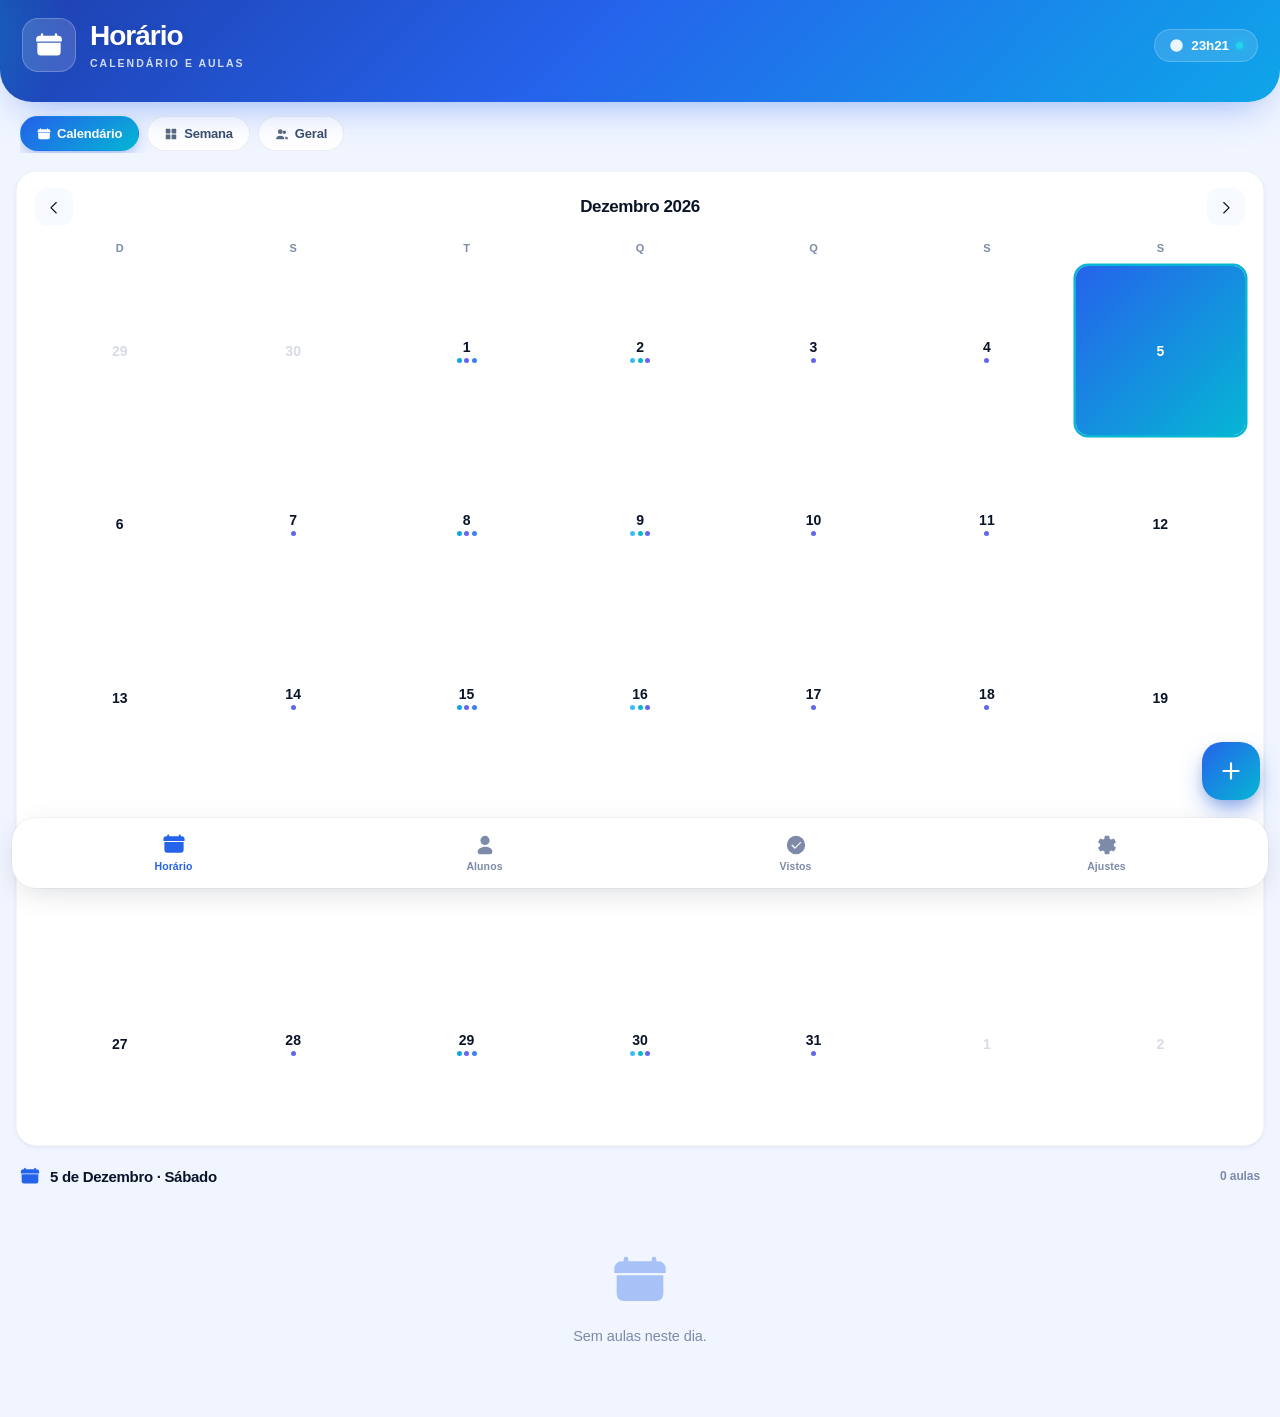
==== index.html @ bdad484c "Add files via upload" ====
<!DOCTYPE html>
<html lang="pt-BR" data-tema="auto">
<head>
<meta charset="UTF-8">
<meta name="viewport" content="width=device-width, initial-scale=1, viewport-fit=cover">
<meta name="theme-color" content="#2563eb">
<meta name="mobile-web-app-capable" content="yes">
<meta name="apple-mobile-web-app-capable" content="yes">
<meta name="apple-mobile-web-app-status-bar-style" content="default">
<meta name="apple-mobile-web-app-title" content="Horário">
<title>Meu Horário · Prof</title>
<link rel="manifest" href="manifest.json">
<link rel="icon" type="image/png" sizes="192x192" href="icon-192.png">
<link rel="icon" type="image/png" sizes="512x512" href="icon-512.png">
<link rel="apple-touch-icon" href="icon-192.png">
<link rel="stylesheet" href="styles.css">
</head>
<body>

<!-- ═══════ SVG SPRITE ═══════ -->
<svg xmlns="http://www.w3.org/2000/svg" style="display:none" aria-hidden="true">
  <symbol id="i-home" viewBox="0 0 24 24"><path d="M11.47 3.84a.75.75 0 0 1 1.06 0l8.69 8.69a.75.75 0 1 1-1.06 1.06l-.72-.72V20a1 1 0 0 1-1 1h-4a1 1 0 0 1-1-1v-3h-2v3a1 1 0 0 1-1 1H6a1 1 0 0 1-1-1v-7.13l-.72.72a.75.75 0 0 1-1.06-1.06l8.25-8.25Z"/></symbol>
  <symbol id="i-calendar" viewBox="0 0 24 24"><path d="M6 2a1 1 0 0 1 1 1v1h10V3a1 1 0 1 1 2 0v1h1a3 3 0 0 1 3 3v2H1V7a3 3 0 0 1 3-3h1V3a1 1 0 0 1 1-1Zm16 8v8a3 3 0 0 1-3 3H5a3 3 0 0 1-3-3v-8h20Z"/></symbol>
  <symbol id="i-users" viewBox="0 0 24 24"><path d="M12 12a5 5 0 1 0 0-10 5 5 0 0 0 0 10Zm0 2c-4.42 0-8 2.24-8 5v1a2 2 0 0 0 2 2h12a2 2 0 0 0 2-2v-1c0-2.76-3.58-5-8-5Z"/></symbol>
  <symbol id="i-users-group" viewBox="0 0 24 24"><path d="M9 12a4 4 0 1 0 0-8 4 4 0 0 0 0 8Zm7 0a3 3 0 1 0 0-6 3 3 0 0 0 0 6ZM2 20c0-2.76 3.13-5 7-5s7 2.24 7 5v1H3a1 1 0 0 1-1-1v0Zm17-3.5c1.83.4 3 1.4 3 2.5v1a1 1 0 0 1-1 1h-3v-1c0-1.26-.5-2.4-1.34-3.3.72-.13 1.5-.2 2.34-.2Z"/></symbol>
  <symbol id="i-check-circle" viewBox="0 0 24 24"><path d="M12 2a10 10 0 1 0 0 20 10 10 0 0 0 0-20Zm5.28 7.78-6 6a.75.75 0 0 1-1.06 0l-3-3a.75.75 0 0 1 1.06-1.06L11 14.44l5.47-5.47a.75.75 0 1 1 1.06 1.06Z"/></symbol>
  <symbol id="i-x-circle" viewBox="0 0 24 24"><path d="M12 2a10 10 0 1 0 0 20 10 10 0 0 0 0-20Zm3.53 12.47a.75.75 0 0 1-1.06 1.06L12 13.06l-2.47 2.47a.75.75 0 0 1-1.06-1.06L10.94 12 8.47 9.53a.75.75 0 1 1 1.06-1.06L12 10.94l2.47-2.47a.75.75 0 0 1 1.06 1.06L13.06 12l2.47 2.47Z"/></symbol>
  <symbol id="i-settings" viewBox="0 0 24 24"><path d="M12 15.5a3.5 3.5 0 1 0 0-7 3.5 3.5 0 0 0 0 7Z"/><path d="M19.43 12.98c.04-.32.07-.64.07-.98 0-.34-.03-.66-.07-.98l2.11-1.65a.5.5 0 0 0 .12-.64l-2-3.46a.5.5 0 0 0-.61-.22l-2.49 1a7.31 7.31 0 0 0-1.69-.98l-.38-2.65A.5.5 0 0 0 14 2h-4a.5.5 0 0 0-.5.42l-.38 2.65c-.61.25-1.17.59-1.69.98l-2.49-1a.5.5 0 0 0-.61.22l-2 3.46a.5.5 0 0 0 .12.64l2.11 1.65c-.04.32-.07.65-.07.98 0 .33.03.66.07.98l-2.11 1.65a.5.5 0 0 0-.12.64l2 3.46c.14.22.4.31.61.22l2.49-1c.52.39 1.08.73 1.69.98l.38 2.65A.5.5 0 0 0 10 22h4a.5.5 0 0 0 .5-.42l.38-2.65c.61-.25 1.17-.59 1.69-.98l2.49 1c.22.09.47 0 .61-.22l2-3.46a.5.5 0 0 0-.12-.64l-2.11-1.65Z"/></symbol>
  <symbol id="i-plus" viewBox="0 0 24 24"><path d="M11 5a1 1 0 1 1 2 0v6h6a1 1 0 1 1 0 2h-6v6a1 1 0 1 1-2 0v-6H5a1 1 0 1 1 0-2h6V5Z"/></symbol>
  <symbol id="i-chevron-left" viewBox="0 0 24 24"><path d="M15.53 5.47a.75.75 0 0 1 0 1.06L9.06 13l6.47 6.47a.75.75 0 0 1-1.06 1.06l-7-7a.75.75 0 0 1 0-1.06l7-7a.75.75 0 0 1 1.06 0Z"/></symbol>
  <symbol id="i-chevron-right" viewBox="0 0 24 24"><path d="M8.47 5.47a.75.75 0 0 1 1.06 0l7 7a.75.75 0 0 1 0 1.06l-7 7a.75.75 0 1 1-1.06-1.06L14.94 13 8.47 6.53a.75.75 0 0 1 0-1.06Z"/></symbol>
  <symbol id="i-chevron-down" viewBox="0 0 24 24"><path d="M5.47 8.47a.75.75 0 0 1 1.06 0L12 13.94l5.47-5.47a.75.75 0 1 1 1.06 1.06l-6 6a.75.75 0 0 1-1.06 0l-6-6a.75.75 0 0 1 0-1.06Z"/></symbol>
  <symbol id="i-clock" viewBox="0 0 24 24"><path d="M12 2a10 10 0 1 0 0 20 10 10 0 0 0 0-20Zm1 5a1 1 0 1 0-2 0v5c0 .27.1.52.29.71l3 3a1 1 0 0 0 1.42-1.42L13 11.59V7Z"/></symbol>
  <symbol id="i-map-pin" viewBox="0 0 24 24"><path d="M12 2a8 8 0 0 0-8 8c0 5.4 6.75 11.44 7.04 11.7a1.5 1.5 0 0 0 1.92 0C13.25 21.44 20 15.4 20 10a8 8 0 0 0-8-8Zm0 11a3 3 0 1 1 0-6 3 3 0 0 1 0 6Z"/></symbol>
  <symbol id="i-user" viewBox="0 0 24 24"><path d="M12 12a5 5 0 1 0 0-10 5 5 0 0 0 0 10Zm0 2c-4.42 0-8 2.24-8 5v1a2 2 0 0 0 2 2h12a2 2 0 0 0 2-2v-1c0-2.76-3.58-5-8-5Z"/></symbol>
  <symbol id="i-school" viewBox="0 0 24 24"><path d="M12 2 1 8l4 2v9a2 2 0 0 0 2 2h10a2 2 0 0 0 2-2v-9l4-2-11-6Zm0 4.83 5.53 3.02L12 12.87 6.47 9.85 12 6.83ZM7 13.41l4 2.18v3.41H7v-5.59Zm6 5.59v-3.41l4-2.18v5.59h-4Z"/></symbol>
  <symbol id="i-alert" viewBox="0 0 24 24"><path d="M12 2 1 21h22L12 2Zm1 15h-2v-2h2v2Zm0-4h-2V9h2v4Z"/></symbol>
  <symbol id="i-check" viewBox="0 0 24 24"><path d="M9.55 17.55a1 1 0 0 1-1.42 0l-4.24-4.24a1 1 0 0 1 1.42-1.42l3.53 3.54 10.59-10.59a1 1 0 0 1 1.42 1.42l-11.3 11.29Z"/></symbol>
  <symbol id="i-x" viewBox="0 0 24 24"><path d="M6.22 4.81a1 1 0 0 1 1.42 0L12 9.17l4.36-4.36a1 1 0 1 1 1.42 1.42L13.41 10.6l4.36 4.36a1 1 0 0 1-1.42 1.42L12 12.02l-4.36 4.36a1 1 0 0 1-1.42-1.42l4.36-4.36L6.22 6.22a1 1 0 0 1 0-1.42Z"/></symbol>
  <symbol id="i-trash" viewBox="0 0 24 24"><path d="M9 3a1 1 0 0 1 1-1h4a1 1 0 0 1 1 1v1h5a1 1 0 1 1 0 2h-1v13a3 3 0 0 1-3 3H8a3 3 0 0 1-3-3V6H4a1 1 0 0 1 0-2h5V3Zm2 5a1 1 0 1 0-2 0v10a1 1 0 1 0 2 0V8Zm4-1a1 1 0 0 0-1 1v10a1 1 0 1 0 2 0V8a1 1 0 0 0-1-1Z"/></symbol>
  <symbol id="i-star" viewBox="0 0 24 24"><path d="m12 2 3.09 6.26L22 9.27l-5 4.87L18.18 22 12 18.56 5.82 22 7 14.14l-5-4.87 6.91-1.01L12 2Z"/></symbol>
  <symbol id="i-smile" viewBox="0 0 24 24"><path d="M12 2a10 10 0 1 0 0 20 10 10 0 0 0 0-20ZM8.5 8a1.5 1.5 0 1 1 0 3 1.5 1.5 0 0 1 0-3Zm7 0a1.5 1.5 0 1 1 0 3 1.5 1.5 0 0 1 0-3Zm-9.36 5.5h11.72a5.5 5.5 0 0 1-11.72 0Z"/></symbol>
  <symbol id="i-meh" viewBox="0 0 24 24"><path d="M12 2a10 10 0 1 0 0 20 10 10 0 0 0 0-20ZM8.5 8a1.5 1.5 0 1 1 0 3 1.5 1.5 0 0 1 0-3Zm7 0a1.5 1.5 0 1 1 0 3 1.5 1.5 0 0 1 0-3ZM7 15.5a1 1 0 0 1 1-1h8a1 1 0 1 1 0 2H8a1 1 0 0 1-1-1Z"/></symbol>
  <symbol id="i-devil" viewBox="0 0 24 24"><path d="M12 2c-2.5 0-4.71.98-6.36 2.58L3.2 2.1A1 1 0 0 0 1.7 3.5l2.9 2.9A9.96 9.96 0 0 0 2 12a10 10 0 0 0 20 0c0-2.1-.65-4.05-1.76-5.66l2.6-2.6a1 1 0 0 0-1.42-1.42l-2.3 2.31A9.96 9.96 0 0 0 12 2Zm-3 11.5a1.5 1.5 0 1 1 0-3 1.5 1.5 0 0 1 0 3Zm6 0a1.5 1.5 0 1 1 0-3 1.5 1.5 0 0 1 0 3Zm-4.94 3.5c.9.6 2.98.6 3.88 0a1 1 0 0 1 1.12 1.66c-1.5 1-4.62 1-6.12 0A1 1 0 0 1 10.06 17Z"/></symbol>
  <symbol id="i-note" viewBox="0 0 24 24"><path d="M5 2a3 3 0 0 0-3 3v14a3 3 0 0 0 3 3h9.6a3 3 0 0 0 2.12-.88l4.4-4.4A3 3 0 0 0 22 14.6V5a3 3 0 0 0-3-3H5Zm2 6h10a1 1 0 1 1 0 2H7a1 1 0 0 1 0-2Zm0 4h6a1 1 0 1 1 0 2H7a1 1 0 1 1 0-2Z"/></symbol>
  <symbol id="i-thumb-up" viewBox="0 0 24 24"><path d="M2 11a2 2 0 0 1 2-2h1a2 2 0 0 1 2 2v8a2 2 0 0 1-2 2H4a2 2 0 0 1-2-2v-8Zm7 9.17V10a2 2 0 0 1 .28-1.03l3.79-6.32a1 1 0 0 1 1.53-.2l1.55 1.55a1 1 0 0 1 .28.93L15.5 9H20a2 2 0 0 1 2 2.36l-1 6A2 2 0 0 1 19 19h-8.6a2 2 0 0 1-1.4-.58l-.5-.5a1 1 0 0 1-.29-.71Z"/></symbol>
  <symbol id="i-thumb-down" viewBox="0 0 24 24"><path d="M22 13a2 2 0 0 1-2 2h-1a2 2 0 0 1-2-2V5a2 2 0 0 1 2-2h1a2 2 0 0 1 2 2v8ZM15 3.83V14a2 2 0 0 1-.28 1.03l-3.79 6.32a1 1 0 0 1-1.53.2l-1.55-1.55a1 1 0 0 1-.28-.93L8.5 15H4a2 2 0 0 1-2-2.36l1-6A2 2 0 0 1 5 5h8.6a2 2 0 0 1 1.4.58l.5.5a1 1 0 0 1 .29.71Z"/></symbol>
  <symbol id="i-book" viewBox="0 0 24 24"><path d="M11 5.5v13.83a11.83 11.83 0 0 0-3.86-1.32A3 3 0 0 0 6 18c-.71 0-1.39.13-2 .35V4.7C4.61 4.49 5.29 4.36 6 4.36c1.79 0 3.62.6 5 1.14Zm2 13.83V5.5c1.38-.54 3.21-1.14 5-1.14.71 0 1.39.13 2 .34v13.65c-.61-.22-1.29-.35-2-.35-.95 0-2.37.28-3.14.66-.33.16-.86.16-1.19 0-.77-.38-2.19-.66-3.14-.66Z"/></symbol>
  <symbol id="i-info" viewBox="0 0 24 24"><path d="M12 2a10 10 0 1 0 0 20 10 10 0 0 0 0-20Zm0 4.5a1.5 1.5 0 1 1 0 3 1.5 1.5 0 0 1 0-3ZM13 18a1 1 0 1 1-2 0v-6a1 1 0 1 1 2 0v6Z"/></symbol>
  <symbol id="i-palette" viewBox="0 0 24 24"><path d="M12 2a10 10 0 0 0 0 20c1.38 0 2.5-1.12 2.5-2.5 0-.62-.23-1.2-.62-1.62-.38-.42-.6-.98-.6-1.6 0-1.1.9-2 2-2H17a5 5 0 0 0 5-5c0-4.42-4.48-7.28-10-7.28ZM6.5 13a1.5 1.5 0 1 1 0-3 1.5 1.5 0 0 1 0 3Zm3-4.5a1.5 1.5 0 1 1 0-3 1.5 1.5 0 0 1 0 3Zm5 0a1.5 1.5 0 1 1 0-3 1.5 1.5 0 0 1 0 3Zm3 4.5a1.5 1.5 0 1 1 0-3 1.5 1.5 0 0 1 0 3Z"/></symbol>
  <symbol id="i-bell" viewBox="0 0 24 24"><path d="M12 2a6 6 0 0 0-6 6v3.6l-1.7 3.4A1 1 0 0 0 5.2 17h13.6a1 1 0 0 0 .9-1.5L18 11.6V8a6 6 0 0 0-6-6Zm-3 17a3 3 0 0 0 6 0H9Z"/></symbol>
  <symbol id="i-shield" viewBox="0 0 24 24"><path d="M12 2 4 5v7c0 4.4 3.4 8.5 8 10 4.6-1.5 8-5.6 8-10V5l-8-3Zm3.7 8.7-5 5a1 1 0 0 1-1.4 0l-2.5-2.5a1 1 0 1 1 1.4-1.4l1.8 1.8 4.3-4.3a1 1 0 1 1 1.4 1.4Z"/></symbol>
  <symbol id="i-download" viewBox="0 0 24 24"><path d="M12 2a1 1 0 0 1 1 1v10.59l3.3-3.3a1 1 0 0 1 1.4 1.42l-5 5a1 1 0 0 1-1.4 0l-5-5a1 1 0 0 1 1.4-1.42l3.3 3.3V3a1 1 0 0 1 1-1ZM5 20a1 1 0 0 1 0-2h14a1 1 0 1 1 0 2H5Z"/></symbol>
  <symbol id="i-upload" viewBox="0 0 24 24"><path d="M12 22a1 1 0 0 1-1-1V10.41l-3.3 3.3a1 1 0 0 1-1.4-1.42l5-5a1 1 0 0 1 1.4 0l5 5a1 1 0 0 1-1.4 1.42l-3.3-3.3V21a1 1 0 0 1-1 1ZM5 4a1 1 0 0 1 0-2h14a1 1 0 1 1 0 2H5Z"/></symbol>
  <symbol id="i-refresh" viewBox="0 0 24 24"><path d="M12 4a8 8 0 0 0-7.6 5.5 1 1 0 0 1-1.9-.63A10 10 0 0 1 20 12a1 1 0 0 1-1.7.7l-3-3A1 1 0 0 1 16.7 8.3l1.1 1.1A8 8 0 0 0 12 4Zm-8 8a1 1 0 0 1 1.7-.7l3 3a1 1 0 1 1-1.4 1.4l-1.1-1.1A8 8 0 0 0 20 12a1 1 0 1 1 2 0 10 10 0 0 1-17.7 6.13A1 1 0 0 1 4 12Z"/></symbol>
  <symbol id="i-chart" viewBox="0 0 24 24"><path d="M3 3a1 1 0 0 1 1 1v16h16a1 1 0 1 1 0 2H3a1 1 0 0 1-1-1V4a1 1 0 0 1 1-1Zm4 11a1 1 0 0 1 1 1v3a1 1 0 1 1-2 0v-3a1 1 0 0 1 1-1Zm5-4a1 1 0 0 1 1 1v7a1 1 0 1 1-2 0v-7a1 1 0 0 1 1-1Zm5-4a1 1 0 0 1 1 1v11a1 1 0 1 1-2 0V7a1 1 0 0 1 1-1Z"/></symbol>
  <symbol id="i-grid" viewBox="0 0 24 24"><path d="M4 3a1 1 0 0 0-1 1v6a1 1 0 0 0 1 1h6a1 1 0 0 0 1-1V4a1 1 0 0 0-1-1H4Zm10 0a1 1 0 0 0-1 1v6a1 1 0 0 0 1 1h6a1 1 0 0 0 1-1V4a1 1 0 0 0-1-1h-6ZM4 13a1 1 0 0 0-1 1v6a1 1 0 0 0 1 1h6a1 1 0 0 0 1-1v-6a1 1 0 0 0-1-1H4Zm10 0a1 1 0 0 0-1 1v6a1 1 0 0 0 1 1h6a1 1 0 0 0 1-1v-6a1 1 0 0 0-1-1h-6Z"/></symbol>
  <symbol id="i-list" viewBox="0 0 24 24"><path d="M4 5a1 1 0 0 1 1-1h14a1 1 0 1 1 0 2H5a1 1 0 0 1-1-1Zm0 7a1 1 0 0 1 1-1h14a1 1 0 1 1 0 2H5a1 1 0 0 1-1-1Zm1 6a1 1 0 1 0 0 2h14a1 1 0 1 0 0-2H5Z"/></symbol>
  <symbol id="i-filter" viewBox="0 0 24 24"><path d="M3 5a1 1 0 0 1 1-1h16a1 1 0 0 1 .78 1.62L14 13.7V20a1 1 0 0 1-1.55.83l-3-2A1 1 0 0 1 9 18v-4.3L2.22 5.62A1 1 0 0 1 3 5Z"/></symbol>
  <symbol id="i-search" viewBox="0 0 24 24"><path d="M10 2a8 8 0 1 0 4.9 14.32l5.4 5.38a1 1 0 0 0 1.4-1.42l-5.38-5.39A8 8 0 0 0 10 2Zm-5 8a5 5 0 1 1 10 0 5 5 0 0 1-10 0Z"/></symbol>
  <symbol id="i-dot" viewBox="0 0 24 24"><path d="M12 18a6 6 0 1 0 0-12 6 6 0 0 0 0 12Z"/></symbol>
  <symbol id="i-share" viewBox="0 0 24 24"><path d="M18 8a3 3 0 1 0-2.6-1.5l-6.8 3.8a3 3 0 1 0 0 3.4l6.8 3.8A3 3 0 1 0 16 16a3 3 0 0 0-1.9.7l-5.67-3.16.02-.02.01-.02L14.1 10.4c.53.38 1.19.6 1.9.6a3 3 0 0 0 2-5Z"/></symbol>
  <symbol id="i-hourglass" viewBox="0 0 24 24"><path d="M6 2a1 1 0 0 0-1 1v3.59a2 2 0 0 0 .59 1.41L9.17 12l-3.58 3.59A2 2 0 0 0 5 17V21a1 1 0 0 0 1 1h12a1 1 0 0 0 1-1v-4a2 2 0 0 0-.59-1.41L14.83 12l3.58-3.59A2 2 0 0 0 19 7V3a1 1 0 0 0-1-1H6Zm2 3V4h8v1c0 .27-.1.52-.29.71L13.41 8h-2.82L8.29 5.71A1 1 0 0 1 8 5Zm4 6.83 1.71-1.71c.19-.19.29-.44.29-.71V9h-4v.41c0 .27.1.52.29.71L12 11.83Z"/></symbol>
</svg>

<header class="hero">
  <div class="hero-icon" id="hero-icon"></div>
  <div class="hero-text">
    <h1 id="titulo-principal">Meu Horário</h1>
    <p id="subtitulo">Painel do professor</p>
  </div>
  <div class="hero-clock">
    <svg><use href="#i-clock"/></svg>
    <span id="agora">--:--</span>
    <span class="dot"></span>
  </div>
</header>

<div id="tabs-dia" class="day-tabs" style="display:none"></div>
<div id="chips-ctx" style="padding:0 20px"></div>

<main id="main"></main>

<button class="fab hide" id="add" aria-label="Adicionar"><svg><use href="#i-plus"/></svg></button>

<nav class="bottom-nav" id="bottom-nav">
  <button data-tab="horario"><svg class="ico"><use href="#i-calendar"/></svg>Horário</button>
  <button data-tab="alunos"><svg class="ico"><use href="#i-users"/></svg>Alunos</button>
  <button data-tab="vistos"><svg class="ico"><use href="#i-check-circle"/></svg>Vistos</button>
  <button data-tab="config"><svg class="ico"><use href="#i-settings"/></svg>Ajustes</button>
</nav>

<div class="modal" id="modal"><div class="sheet" id="sheet"></div></div>
<div class="toast" id="toast"></div>
<input type="file" class="hidden-file" id="input-importar" accept=".json">

<script src="app.js"></script>

</body>
</html>
---- styles.css ----
*{box-sizing:border-box;-webkit-tap-highlight-color:transparent}
:root{
  /* ═══ Paleta azul moderna ═══ */
  --bg:#f0f5ff; --card:#ffffff; --card-2:#f7faff;
  --text:#0a1428; --text-2:#3d4d6b; --muted:#7d8ba8;
  --border:rgba(10,20,40,.07); --border-2:rgba(10,20,40,.04);
  --primary:#2563eb; --primary-2:#1d4ed8; --primary-3:#3b82f6;
  --primary-soft:#e0edff;
  --cyan:#06b6d4; --cyan-soft:#cffafe;
  --green:#10b981; --green-soft:#d1fae5;
  --yellow:#f59e0b; --yellow-soft:#fef3c7;
  --red:#ef4444; --red-soft:#fee2e2;
  --blue:#3b82f6; --blue-soft:#dbeafe;
  --gray-soft:#e2e8f0;
  --grad-hero:linear-gradient(135deg,#1e40af 0%,#2563eb 45%,#0ea5e9 100%);
  --grad-primary:linear-gradient(135deg,#2563eb,#1d4ed8);
  --grad-primary-cyan:linear-gradient(135deg,#2563eb,#06b6d4);
  --shadow-sm:0 1px 3px rgba(10,20,40,.04), 0 2px 8px -2px rgba(10,20,40,.06);
  --shadow:0 2px 8px rgba(10,20,40,.05), 0 12px 28px -14px rgba(10,20,40,.14);
  --shadow-hero:0 16px 40px -18px rgba(37,99,235,.55);
}
html[data-tema="escuro"]{
  --bg:#070c1a; --card:#0f1729; --card-2:#141d33;
  --text:#eef2fb; --text-2:#a8b4cc; --muted:#6b7896;
  --border:rgba(255,255,255,.08); --border-2:rgba(255,255,255,.05);
  --primary-soft:rgba(96,165,250,.15);
  --cyan-soft:rgba(6,182,212,.18);
  --green-soft:#0f3d2e; --yellow-soft:#3a2e0a; --red-soft:#3b1414; --blue-soft:#0c2a4d;
  --gray-soft:#1e293b;
  --shadow-sm:0 1px 3px rgba(0,0,0,.3);
  --shadow:0 2px 8px rgba(0,0,0,.4), 0 12px 28px -14px rgba(0,0,0,.5);
}
@media(prefers-color-scheme:dark){
  html[data-tema="auto"]{
    --bg:#070c1a; --card:#0f1729; --card-2:#141d33;
    --text:#eef2fb; --text-2:#a8b4cc; --muted:#6b7896;
    --border:rgba(255,255,255,.08); --border-2:rgba(255,255,255,.05);
    --primary-soft:rgba(96,165,250,.15);
    --cyan-soft:rgba(6,182,212,.18);
    --green-soft:#0f3d2e; --yellow-soft:#3a2e0a; --red-soft:#3b1414; --blue-soft:#0c2a4d;
    --gray-soft:#1e293b;
    --shadow-sm:0 1px 3px rgba(0,0,0,.3);
    --shadow:0 2px 8px rgba(0,0,0,.4), 0 12px 28px -14px rgba(0,0,0,.5);
  }
}
html,body{height:100%}
body{
  margin:0;
  font-family:-apple-system,BlinkMacSystemFont,"Inter","SF Pro Display","Segoe UI",Roboto,sans-serif;
  background:var(--bg);color:var(--text);-webkit-font-smoothing:antialiased;
  padding-bottom:calc(120px + env(safe-area-inset-bottom));
  overscroll-behavior-y:contain;transition:background .25s,color .25s;
  letter-spacing:-.1px;
}
svg{display:block}
.ico{width:20px;height:20px;fill:currentColor;stroke:none}
.ico-12{width:12px;height:12px;fill:currentColor}
.ico-14{width:14px;height:14px;fill:currentColor}
.ico-16{width:16px;height:16px;fill:currentColor}
.ico-18{width:18px;height:18px;fill:currentColor}
.ico-20{width:20px;height:20px;fill:currentColor}
.ico-22{width:22px;height:22px;fill:currentColor}
.ico-26{width:26px;height:26px;fill:currentColor}
.ico-28{width:28px;height:28px;fill:currentColor}

/* ═══════ HERO HEADER ═══════ */
.hero{
  position:relative;
  background:var(--grad-hero);
  color:#fff;
  padding:calc(env(safe-area-inset-top) + 18px) 22px 30px;
  border-radius:0 0 32px 32px;
  box-shadow:var(--shadow-hero);
  overflow:hidden;
  display:flex;align-items:center;gap:14px;
}
.hero::before{
  content:"";position:absolute;top:-50%;right:-25%;width:340px;height:340px;
  background:radial-gradient(circle,rgba(255,255,255,.22) 0%,transparent 65%);
  border-radius:50%;pointer-events:none;
}
.hero::after{
  content:"";position:absolute;bottom:-55%;left:-15%;width:260px;height:260px;
  background:radial-gradient(circle,rgba(6,182,212,.40) 0%,transparent 70%);
  border-radius:50%;pointer-events:none;
}
.hero-icon{
  width:54px;height:54px;border-radius:16px;flex:0 0 54px;
  background:rgba(255,255,255,.15);
  border:1px solid rgba(255,255,255,.22);
  display:grid;place-items:center;color:#fff;
  position:relative;z-index:1;
}
.hero-icon svg{width:28px;height:28px;fill:#fff}
.hero-text{flex:1;min-width:0;position:relative;z-index:1}
.hero-text h1{
  margin:0;font-size:28px;font-weight:800;letter-spacing:-1px;line-height:1.05;
  text-shadow:0 2px 12px rgba(0,0,0,.12);
  white-space:nowrap;overflow:hidden;text-overflow:ellipsis;
}
.hero-text p{
  margin:6px 0 0;font-size:10.5px;font-weight:700;letter-spacing:2px;
  text-transform:uppercase;opacity:.80;
}
.hero-clock{
  display:flex;align-items:center;gap:7px;
  background:rgba(255,255,255,.13);
  border:1px solid rgba(255,255,255,.20);
  padding:8px 14px;border-radius:999px;
  font-weight:700;font-size:13.5px;
  font-variant-numeric:tabular-nums;
  position:relative;z-index:1;flex:0 0 auto;
}
.hero-clock svg{opacity:.9;width:15px;height:15px;fill:#fff}
.hero-clock .dot{
  width:7px;height:7px;border-radius:50%;
  background:#22d3ee;box-shadow:0 0 8px #22d3ee;
}

/* ═══════ TURMA CHIPS (legado — não usado na aba Alunos, mas mantido) ═══════ */
.turma-chips{
  display:flex;gap:8px;overflow-x:auto;scrollbar-width:none;
  padding:0 20px;margin-top:-16px;position:relative;z-index:2;
  padding-bottom:2px;
}
.turma-chips::-webkit-scrollbar{display:none}
.turma-chip{
  flex:0 0 auto;border:0;background:var(--card);
  color:var(--text-2);font-family:inherit;
  font-size:13px;font-weight:700;
  padding:12px 18px;border-radius:14px;cursor:pointer;
  display:flex;align-items:center;gap:8px;
  box-shadow:var(--shadow-sm);white-space:nowrap;
  transition:.18s;letter-spacing:-.2px;
}
.turma-chip svg{width:16px;height:16px;fill:currentColor;opacity:.7}
.turma-chip.on{
  background:var(--grad-primary-cyan);
  color:#fff;box-shadow:0 8px 20px -6px rgba(37,99,235,.7);
}
.turma-chip.on svg{opacity:1}

/* ═══════ SELETOR ÚNICO DE TURMA (Alunos) ═══════ */
.turma-selector-wrap{
  padding:0 4px;
  margin-top:14px;
}
.turma-selector{
  width:100%;
  display:flex;align-items:center;gap:14px;
  background:var(--card);
  border:1px solid var(--border-2);
  border-radius:18px;
  padding:14px 16px;
  cursor:pointer;
  font-family:inherit;
  color:var(--text);
  box-shadow:var(--shadow-sm);
  transition:transform .12s, box-shadow .18s;
  text-align:left;
}
.turma-selector:active{transform:scale(.985)}
.turma-selector:hover{box-shadow:var(--shadow)}
.turma-selector-icon{
  width:44px;height:44px;flex:0 0 44px;
  border-radius:14px;
  background:var(--grad-primary-cyan);
  color:#fff;
  display:grid;place-items:center;
  box-shadow:0 6px 14px -6px rgba(37,99,235,.55);
}
.turma-selector-icon svg{width:22px;height:22px;fill:#fff}
.turma-selector-text{flex:1;min-width:0}
.turma-selector-label{
  font-size:10.5px;font-weight:800;letter-spacing:1.2px;
  text-transform:uppercase;color:var(--muted);
}
.turma-selector-value{
  font-size:15.5px;font-weight:800;letter-spacing:-.3px;
  margin-top:3px;
  white-space:nowrap;overflow:hidden;text-overflow:ellipsis;
}
.turma-selector-count{
  color:var(--muted);font-weight:700;font-size:13px;
}
.turma-selector-chevron{
  color:var(--muted);opacity:.7;
  display:grid;flex:0 0 auto;
}

/* Lista de opções dentro do modal */
.turma-opt-list{
  display:flex;flex-direction:column;gap:8px;
}
.turma-opt{
  display:flex;align-items:center;gap:14px;
  background:var(--card-2);
  border:1px solid var(--border-2);
  border-radius:16px;
  padding:14px 16px;
  cursor:pointer;
  font-family:inherit;
  color:var(--text);
  text-align:left;
  width:100%;
  transition:background .15s, transform .12s, border-color .15s;
}
.turma-opt:active{transform:scale(.985)}
.turma-opt:hover{background:var(--card)}
.turma-opt.on{
  background:var(--primary-soft);
  border-color:rgba(37,99,235,.35);
}
.turma-opt-dot{
  width:12px;height:12px;border-radius:50%;flex:0 0 12px;
  box-shadow:0 0 0 4px rgba(37,99,235,.12);
}
.turma-opt-info{
  flex:1;min-width:0;
  display:flex;flex-direction:column;gap:2px;
}
.turma-opt-nome{
  font-size:15px;font-weight:800;letter-spacing:-.3px;
  white-space:nowrap;overflow:hidden;text-overflow:ellipsis;
}
.turma-opt-qtd{
  font-size:12px;font-weight:700;color:var(--muted);
}
.turma-opt-check{
  color:var(--primary);flex:0 0 auto;
  display:grid;place-items:center;
}

/* ═══════ DAY TABS ═══════ */
.day-tabs{
  display:flex;gap:8px;overflow-x:auto;scrollbar-width:none;
  padding:0 20px;margin-top:-16px;position:relative;z-index:2;
  padding-bottom:2px;
}
.day-tabs::-webkit-scrollbar{display:none}
.day-tab{
  flex:0 0 auto;border:0;background:var(--card);
  color:var(--text-2);font-family:inherit;
  font-size:14px;font-weight:700;
  padding:11px 20px;border-radius:14px;cursor:pointer;
  transition:.2s;box-shadow:var(--shadow-sm);
  letter-spacing:-.2px;white-space:nowrap;
}
.day-tab:active{transform:scale(.96)}
.day-tab.today{color:var(--primary)}
.day-tab.on{
  background:var(--grad-primary-cyan);
  color:#fff;box-shadow:0 8px 20px -6px rgba(37,99,235,.7);
}

/* ═══════ MAIN ═══════ */
main{padding:18px 16px;display:flex;flex-direction:column;gap:14px;animation:fadeIn .3s ease}
@keyframes fadeIn{from{opacity:0;transform:translateY(8px)}}

/* ═══════ CARDS ═══════ */
.card{
  background:var(--card);border-radius:20px;
  padding:16px 18px;
  box-shadow:var(--shadow-sm);
  border:1px solid var(--border-2);
}
.card + .card{margin-top:10px}

/* ═══════ SECTION HEADER ═══════ */
.section-h{
  display:flex;align-items:center;gap:10px;
  padding:6px 4px 2px;
}
.section-h svg.lead{color:var(--primary);width:20px;height:20px;fill:currentColor;flex:0 0 20px}
.section-h h3{
  margin:0;flex:1;font-size:15px;font-weight:800;letter-spacing:-.3px;
  color:var(--text);
}
.section-h .count{
  font-size:12px;font-weight:700;color:var(--muted);
}

/* ═══════ COUNTDOWN "PRÓXIMA AULA" ═══════ */
.countdown{
  background:var(--grad-hero);
  border-radius:22px;padding:20px;
  color:#fff;position:relative;overflow:hidden;
  box-shadow:0 14px 32px -14px rgba(37,99,235,.7);
}
.countdown::before{
  content:"";position:absolute;top:-40%;right:-20%;width:220px;height:220px;
  background:radial-gradient(circle,rgba(255,255,255,.18) 0%,transparent 70%);
  border-radius:50%;pointer-events:none;
}
.countdown-header{
  display:flex;align-items:center;gap:10px;
  font-size:10.5px;font-weight:800;letter-spacing:1.6px;
  text-transform:uppercase;opacity:.85;position:relative;z-index:1;
}
.countdown-header .dot-live{
  width:8px;height:8px;border-radius:50%;background:#22d3ee;
  box-shadow:0 0 10px #22d3ee;
  animation:pulse 1.6s infinite;
}
@keyframes pulse{
  0%,100%{opacity:1;transform:scale(1)}
  50%{opacity:.55;transform:scale(1.15)}
}
.countdown-timer{
  font-size:46px;font-weight:800;letter-spacing:-2px;
  margin-top:10px;line-height:1;
  font-variant-numeric:tabular-nums;
  text-shadow:0 3px 16px rgba(0,0,0,.15);
  position:relative;z-index:1;
}
.countdown-timer small{
  font-size:22px;font-weight:700;opacity:.7;margin-left:4px;
  letter-spacing:-.5px;
}
.countdown-aula{
  margin-top:14px;display:flex;align-items:center;gap:12px;
  background:rgba(255,255,255,.14);
  border:1px solid rgba(255,255,255,.20);
  border-radius:16px;padding:12px 14px;
  position:relative;z-index:1;
}
.countdown-aula-icon{
  width:42px;height:42px;border-radius:12px;flex:0 0 42px;
  background:rgba(255,255,255,.22);
  display:grid;place-items:center;color:#fff;
}
.countdown-aula-icon svg{width:22px;height:22px;fill:#fff}
.countdown-aula-info{flex:1;min-width:0}
.countdown-aula-turma{
  font-size:15px;font-weight:800;letter-spacing:-.3px;
  white-space:nowrap;overflow:hidden;text-overflow:ellipsis;
}
.countdown-aula-meta{
  font-size:12px;font-weight:600;opacity:.85;margin-top:3px;
  white-space:nowrap;overflow:hidden;text-overflow:ellipsis;
}
.countdown-empty{position:relative;z-index:1;}
.countdown-empty .title{
  font-size:20px;font-weight:800;letter-spacing:-.5px;margin-top:4px;
}
.countdown-empty .sub{
  font-size:13px;font-weight:600;opacity:.8;margin-top:6px;line-height:1.5;
}

/* ═══════ SUMMARY CARD (Alunos) ═══════ */
.summary{
  background:var(--card);border-radius:20px;
  padding:18px;
  box-shadow:var(--shadow-sm);
  border:1px solid var(--border-2);
  display:flex;align-items:center;gap:14px;
  margin:0 4px;
}
.donut{
  width:72px;height:72px;flex:0 0 72px;
  border-radius:50%;position:relative;
  display:grid;place-items:center;
}
.donut .ring-bg{
  position:absolute;inset:0;border-radius:50%;
  border:7px solid var(--gray-soft);
}
.donut .ring-fg{
  position:absolute;inset:0;border-radius:50%;
  border:7px solid transparent;
}
.donut .ico-center{
  position:relative;z-index:1;
  width:34px;height:34px;
  background:var(--green);border-radius:50%;
  display:grid;place-items:center;
  color:#fff;
}
.donut .ico-center svg{width:20px;height:20px;fill:#fff}
.summary-total{
  text-align:center;
  padding-right:14px;
  border-right:1px solid var(--border-2);
}
.summary-total .n{
  font-size:30px;font-weight:800;letter-spacing:-1.2px;
  color:var(--text);line-height:1;
}
.summary-total .l{
  font-size:11px;font-weight:700;color:var(--muted);
  margin-top:4px;letter-spacing:.5px;
}
.summary-status{
  flex:1;display:flex;justify-content:space-around;gap:4px;
}
.stat-mini{
  display:flex;flex-direction:column;align-items:center;gap:4px;
  min-width:0;flex:1;
}
.stat-mini .n{
  display:flex;align-items:center;gap:5px;
  font-size:18px;font-weight:800;letter-spacing:-.5px;
  color:var(--text);
}
.stat-mini .dot{
  width:9px;height:9px;border-radius:50%;flex:0 0 9px;
}
.stat-mini .l{
  font-size:10.5px;font-weight:700;color:var(--muted);
  text-transform:capitalize;letter-spacing:0;
}

/* ═══════ SEARCH ROW ═══════ */
.search-row{display:flex;gap:8px;align-items:center;}
.search-box{
  flex:1;display:flex;align-items:center;gap:10px;
  background:var(--card);border:1px solid var(--border-2);
  border-radius:14px;padding:0 14px;
  height:46px;box-shadow:var(--shadow-sm);
}
.search-box svg{color:var(--muted);flex:0 0 18px;width:18px;height:18px;fill:currentColor}
.search-box input{
  flex:1;border:0;outline:0;background:transparent;
  font-family:inherit;font-size:14px;color:var(--text);
  min-width:0;
}
.search-box input::placeholder{color:var(--muted)}
.filter-btn{
  width:46px;height:46px;flex:0 0 46px;
  border:1px solid var(--border-2);border-radius:14px;
  background:var(--card);color:var(--text-2);
  display:grid;place-items:center;cursor:pointer;
  box-shadow:var(--shadow-sm);
  transition:.15s;
}
.filter-btn:active{transform:scale(.94)}
.filter-btn svg{width:20px;height:20px;fill:currentColor}
.filter-btn.on{background:var(--primary);color:#fff;border-color:var(--primary)}

/* ═══════ ALUNO ROW ═══════ */
.aluno-row{
  display:flex;align-items:center;gap:13px;
  background:var(--card);border-radius:18px;padding:14px;
  box-shadow:var(--shadow-sm);border:1px solid var(--border-2);
  cursor:pointer;transition:transform .12s;
  margin-bottom:8px;
}
.aluno-row:active{transform:scale(.985)}
.avatar{
  width:48px;height:48px;border-radius:50%;flex:0 0 48px;
  display:grid;place-items:center;color:#fff;
  font-weight:800;font-size:16px;letter-spacing:-.5px;
  box-shadow:0 3px 10px -2px rgba(0,0,0,.15);
}
.aluno-info{flex:1;min-width:0}
.aluno-nome{
  font-size:14.5px;font-weight:700;letter-spacing:-.2px;
  white-space:nowrap;overflow:hidden;text-overflow:ellipsis;
  color:var(--text);
}
.aluno-meta{
  display:flex;gap:8px;align-items:center;margin-top:6px;
  flex-wrap:wrap;
}
.nivel-pill{
  display:inline-flex;align-items:center;gap:5px;
  padding:4px 10px;border-radius:999px;
  font-size:10.5px;font-weight:800;text-transform:uppercase;letter-spacing:.5px;
}
.nivel-pill svg{width:12px;height:12px;fill:currentColor}
.aluno-num{
  color:var(--muted);font-size:12.5px;font-weight:700;
  flex:0 0 auto;
}
.aluno-chevron{
  color:var(--muted);opacity:.55;display:grid;flex:0 0 auto;
}

/* ═══════ AULA CARD ═══════ */
.aula-card{
  background:var(--card);border-radius:20px;padding:16px 18px;
  box-shadow:var(--shadow-sm);border:1px solid var(--border-2);
  cursor:pointer;transition:.15s;
}
.aula-card:active{transform:scale(.99)}
.aula-head{display:flex;align-items:center;gap:14px;}
.aula-icon{
  width:48px;height:48px;border-radius:14px;flex:0 0 48px;
  display:grid;place-items:center;color:#fff;
  background:var(--grad-primary-cyan);
  box-shadow:0 6px 14px -4px rgba(37,99,235,.55);
}
.aula-icon svg{width:24px;height:24px;fill:#fff}
.aula-body{flex:1;min-width:0}
.aula-turma{font-size:16px;font-weight:800;letter-spacing:-.3px}
.aula-sub{font-size:13px;color:var(--text-2);font-weight:600;margin-top:3px;}
.aula-meta{
  display:flex;flex-wrap:wrap;gap:10px;margin-top:6px;
  font-size:12px;color:var(--muted);font-weight:600;
}
.aula-meta span{display:inline-flex;align-items:center;gap:4px}
.aula-meta svg{width:13px;height:13px;fill:currentColor;opacity:.7}
.aula-stats{
  display:grid;grid-template-columns:repeat(4,1fr);gap:8px;
  margin-top:14px;padding-top:14px;
  border-top:1px solid var(--border-2);
}
.aula-stat{
  display:flex;flex-direction:column;align-items:center;gap:3px;
  border-radius:12px;padding:10px 4px;
  background:var(--card-2);
  border:1px solid var(--border-2);
}
.aula-stat .n{font-size:18px;font-weight:800;letter-spacing:-.5px;line-height:1;}
.aula-stat .l{
  font-size:10px;font-weight:700;color:var(--muted);
  letter-spacing:0;text-transform:capitalize;
}
.aula-stat.s-pres .n{color:var(--green)}
.aula-stat.s-aus .n{color:var(--red)}
.aula-stat.s-jus .n{color:var(--yellow)}
.aula-stat.s-pen .n{color:var(--muted)}

/* ═══════ VISTOS: aluno com status ═══════ */
.visto-row{
  display:flex;align-items:center;gap:12px;
  background:var(--card);border-radius:16px;padding:12px 14px;
  box-shadow:var(--shadow-sm);border:1px solid var(--border-2);
  margin-bottom:8px;
  cursor:pointer;transition:transform .12s;
}
.visto-row:active{transform:scale(.985)}
.visto-row .aluno-info{flex:1;min-width:0}
.visto-name{
  font-size:14px;font-weight:700;letter-spacing:-.2px;
  white-space:nowrap;overflow:hidden;text-overflow:ellipsis;
  color:var(--text);margin-bottom:5px;
}
.status-pill{
  display:inline-flex;align-items:center;gap:5px;
  padding:4px 10px;border-radius:999px;
  font-size:10.5px;font-weight:800;text-transform:uppercase;letter-spacing:.5px;
  border:0;font-family:inherit;cursor:pointer;
  transition:.15s;
}
.status-pill:active{transform:scale(.94)}
.status-pill svg{width:12px;height:12px;fill:currentColor}
.visto-stats{
  flex:0 0 auto;display:flex;flex-direction:column;gap:3px;
  font-size:11.5px;color:var(--muted);font-weight:600;
  text-align:right;line-height:1.35;
}
.visto-stats .row{display:flex;align-items:center;gap:5px;justify-content:flex-end}
.visto-stats .row svg{width:12px;height:12px;fill:currentColor;opacity:.6}
.visto-stats .v{color:var(--text-2);font-weight:700}
.visto-stats .v.ok{color:var(--green)}
.visto-stats .v.warn{color:var(--yellow)}
.visto-stats .v.bad{color:var(--red)}

/* ═══════ Chips ═══════ */
.chips{display:flex;gap:8px;overflow-x:auto;scrollbar-width:none;padding:2px 0}
.chips::-webkit-scrollbar{display:none}
.chip{
  flex:0 0 auto;border:1px solid var(--border);background:var(--card);
  color:var(--text-2);font-size:13px;font-weight:700;padding:9px 16px;
  border-radius:999px;cursor:pointer;font-family:inherit;transition:.15s;
  white-space:nowrap;letter-spacing:-.2px;
  display:flex;align-items:center;gap:6px;
}
.chip svg{width:14px;height:14px;fill:currentColor;opacity:.85}
.chip.on{
  background:var(--grad-primary-cyan);
  color:#fff;border-color:transparent;
  box-shadow:0 6px 16px -4px rgba(37,99,235,.5);
}
.chip.on svg{opacity:1}

/* ═══════ Segment tabs ═══════ */
.seg-tabs{
  display:flex;gap:6px;background:var(--card);
  border:1px solid var(--border-2);border-radius:16px;
  padding:5px;box-shadow:var(--shadow-sm);
}
.seg-tab{
  flex:1;border:0;background:transparent;color:var(--muted);
  font-family:inherit;font-size:13.5px;font-weight:700;
  padding:12px 12px;border-radius:12px;cursor:pointer;
  transition:.18s;display:flex;align-items:center;justify-content:center;gap:8px;
}
.seg-tab svg{width:16px;height:16px;fill:currentColor}
.seg-tab.on{
  background:var(--grad-primary-cyan);
  color:#fff;box-shadow:0 6px 14px -4px rgba(37,99,235,.5);
}

/* ═══════ Bottom nav ═══════ */
.bottom-nav{
  position:fixed;left:12px;right:12px;bottom:12px;z-index:30;
  background:var(--card);
  border-radius:24px;
  box-shadow:0 8px 32px -8px rgba(10,20,40,.18), 0 0 0 1px var(--border-2);
  display:flex;justify-content:space-around;
  padding:10px 6px calc(10px + env(safe-area-inset-bottom));
  backdrop-filter:blur(20px);-webkit-backdrop-filter:blur(20px);
}
html[data-tema="escuro"] .bottom-nav{
  box-shadow:0 8px 32px -8px rgba(0,0,0,.6), 0 0 0 1px var(--border-2);
}
@media(prefers-color-scheme:dark){
  html[data-tema="auto"] .bottom-nav{
    box-shadow:0 8px 32px -8px rgba(0,0,0,.6), 0 0 0 1px var(--border-2);
  }
}
.bottom-nav button{
  border:0;background:transparent;color:var(--muted);font-family:inherit;
  display:flex;flex-direction:column;align-items:center;gap:4px;
  padding:6px 8px;border-radius:14px;cursor:pointer;
  transition:.2s;font-size:10.5px;font-weight:700;letter-spacing:.1px;
  min-width:0;flex:1;
}
.bottom-nav button .ico{width:22px;height:22px;transition:.2s}
.bottom-nav button.on{color:var(--primary)}
.bottom-nav button.on .ico{transform:translateY(-1px) scale(1.05)}

/* FAB */
.fab{
  position:fixed;right:20px;bottom:calc(100px + env(safe-area-inset-bottom));
  width:58px;height:58px;border-radius:20px;border:0;
  background:var(--grad-primary-cyan);
  color:#fff;cursor:pointer;z-index:25;
  display:grid;place-items:center;
  box-shadow:0 12px 28px -8px rgba(37,99,235,.75), 0 4px 12px rgba(0,0,0,.1);
  transition:transform .18s,opacity .18s;
}
.fab:active{transform:scale(.9) rotate(90deg)}
.fab.hide{opacity:0;pointer-events:none}
.fab svg{width:26px;height:26px;fill:#fff}

/* ═══════ Modal ═══════ */
.modal{
  position:fixed;inset:0;background:rgba(7,12,26,.55);z-index:50;
  display:none;align-items:flex-end;
  backdrop-filter:blur(4px);-webkit-backdrop-filter:blur(4px);
}
.modal.aberto{display:flex;animation:fadeModal .2s ease}
@keyframes fadeModal{from{opacity:0}}
.sheet{
  background:var(--card);width:100%;border-radius:28px 28px 0 0;
  padding:22px 20px calc(22px + env(safe-area-inset-bottom));
  max-height:94vh;overflow-y:auto;
  animation:slideUpModal .32s cubic-bezier(.2,.9,.3,1);
}
@keyframes slideUpModal{from{transform:translateY(100%)}}
.sheet-grab{
  width:44px;height:5px;background:var(--border);
  border-radius:999px;margin:-10px auto 18px;
}
.sheet h2{margin:0 0 20px;font-size:21px;font-weight:800;letter-spacing:-.5px}
label.f{
  display:block;font-size:12.5px;font-weight:800;color:var(--muted);
  margin-bottom:14px;letter-spacing:.6px;text-transform:uppercase;
}
input.f,select.f,textarea.f{
  display:block;width:100%;margin-top:8px;
  background:var(--card-2);border:1px solid var(--border);color:var(--text);
  border-radius:14px;padding:14px 16px;font-size:16px;font-family:inherit;
  -webkit-appearance:none;appearance:none;font-weight:600;letter-spacing:-.2px;
}
textarea.f{resize:vertical;min-height:90px;line-height:1.5;font-weight:500}
input.f:focus,select.f:focus,textarea.f:focus{
  outline:2px solid var(--primary);outline-offset:-1px;background:var(--card);
}
.linha-f{display:flex;gap:12px}
.linha-f label.f{flex:1;min-width:0}
.botoes-f{display:flex;gap:10px;margin-top:16px}
.btn-f{
  flex:1;border:0;border-radius:16px;padding:16px;font-size:15.5px;font-weight:700;
  font-family:inherit;cursor:pointer;transition:transform .12s;
  display:flex;align-items:center;justify-content:center;gap:8px;letter-spacing:-.2px;
}
.btn-f:active{transform:scale(.97)}
.btn-f.primario{
  background:var(--grad-primary-cyan);color:#fff;
  box-shadow:0 8px 20px -6px rgba(37,99,235,.6);
}
.btn-f.secundario{background:var(--card-2);color:var(--text);border:1px solid var(--border)}
.btn-f.perigo{background:var(--red-soft);color:var(--red);flex:0 0 56px}

/* Nivel selector */
.nivel-selector{display:grid;grid-template-columns:repeat(4,1fr);gap:8px;margin-top:8px}
.nivel-btn{
  border:2px solid var(--border);background:var(--card);
  border-radius:16px;padding:14px 4px;font-family:inherit;cursor:pointer;
  transition:.18s;display:flex;flex-direction:column;align-items:center;gap:6px;
}
.nivel-btn svg{width:26px;height:26px;fill:var(--nc)}
.nivel-btn .txt{
  font-size:10px;font-weight:800;text-transform:uppercase;
  letter-spacing:.5px;color:var(--muted);text-align:center;line-height:1.1;
}
.nivel-btn.on{
  border-color:var(--nc);background:var(--nc-soft);
  transform:scale(1.03);box-shadow:0 4px 14px -4px var(--nc);
}
.nivel-btn.on .txt{color:var(--nc)}

/* Notes */
.nota{
  background:var(--card-2);border-radius:14px;padding:14px;
  margin-bottom:10px;border-left:3px solid var(--primary);
}
.nota.tipo-positivo{border-left-color:var(--green)}
.nota.tipo-negativo{border-left-color:var(--red)}
.nota.tipo-pedagogico{border-left-color:var(--cyan)}
.nota-head{
  display:flex;justify-content:space-between;align-items:center;
  margin-bottom:8px;font-size:11px;color:var(--muted);font-weight:700;
}
.nota-head .right{display:flex;align-items:center;gap:8px}
.nota-tipo{
  display:inline-flex;align-items:center;gap:4px;
  font-size:10px;font-weight:800;text-transform:uppercase;
  letter-spacing:.5px;padding:3px 8px;border-radius:999px;
  background:var(--primary-soft);color:var(--primary);
}
.nota-tipo svg{width:11px;height:11px;fill:currentColor}
.nota.tipo-positivo .nota-tipo{background:var(--green-soft);color:var(--green)}
.nota.tipo-negativo .nota-tipo{background:var(--red-soft);color:var(--red)}
.nota.tipo-pedagogico .nota-tipo{background:var(--cyan-soft);color:var(--cyan)}
.nota-txt{font-size:13.5px;line-height:1.55;color:var(--text)}

/* Perfil aluno */
.perfil-head{display:flex;gap:16px;align-items:center;margin-bottom:20px;}
.perfil-head .avatar{width:64px;height:64px;flex:0 0 64px;font-size:22px;}
.perfil-head .nome{font-size:18px;font-weight:800;letter-spacing:-.4px;line-height:1.2;}
.perfil-head .turma{font-size:13px;color:var(--muted);font-weight:700;margin-top:4px;}
.freq-box{
  background:var(--grad-primary-cyan);
  border-radius:18px;padding:18px;color:#fff;
  margin-bottom:14px;
}
.freq-box .lbl{
  font-size:10.5px;font-weight:800;letter-spacing:1.4px;
  text-transform:uppercase;opacity:.85;
}
.freq-box .val{
  font-size:34px;font-weight:800;letter-spacing:-1.4px;margin-top:6px;line-height:1;
}
.freq-box .bar{
  height:8px;background:rgba(255,255,255,.25);border-radius:999px;
  margin-top:14px;overflow:hidden;
}
.freq-box .bar > div{
  height:100%;background:#fff;border-radius:999px;
  transition:width .6s ease;
}
.perfil-stats{
  display:grid;grid-template-columns:1fr 1fr;gap:10px;margin-bottom:16px;
}
.perfil-stat{
  background:var(--card-2);border-radius:16px;padding:14px;text-align:center;
  border:1px solid var(--border-2);
}
.perfil-stat .lbl{
  font-size:10.5px;font-weight:800;letter-spacing:1px;text-transform:uppercase;
  color:var(--muted);
}
.perfil-stat .val{font-size:20px;font-weight:800;letter-spacing:-.6px;margin-top:4px;}
.hist-row{
  display:flex;align-items:center;justify-content:space-between;
  padding:10px 0;border-bottom:1px solid var(--border-2);
  font-size:13px;
}
.hist-row:last-child{border-bottom:0}
.hist-data{color:var(--muted);font-weight:700;font-variant-numeric:tabular-nums}
.hist-status{
  display:inline-flex;align-items:center;gap:5px;
  font-size:11px;font-weight:800;text-transform:uppercase;letter-spacing:.4px;
  padding:4px 10px;border-radius:999px;
}
.hist-status svg{width:12px;height:12px;fill:currentColor}

.list-wrap{display:flex;flex-direction:column;gap:0;}

.vazio{
  text-align:center;color:var(--muted);padding:50px 24px;font-size:14.5px;
  line-height:1.7;font-weight:500;
}
.vazio svg{width:56px;height:56px;opacity:.35;margin:0 auto 16px;fill:var(--primary)}

.stat-grid{display:grid;grid-template-columns:1fr 1fr;gap:10px}
.stat-tile{
  background:var(--card);border-radius:16px;padding:16px 14px;text-align:center;
  box-shadow:var(--shadow-sm);border:1px solid var(--border-2);
  display:flex;flex-direction:column;align-items:center;gap:6px;
}
.stat-tile .n{
  font-size:26px;font-weight:800;letter-spacing:-1px;color:var(--primary);line-height:1;
}
.stat-tile .l{
  font-size:10.5px;font-weight:800;letter-spacing:1px;text-transform:uppercase;
  color:var(--muted);
}
.stat-tile svg{color:var(--primary);opacity:.85}

/* ═══════ Config ═══════ */
.cfg-bloco{
  background:var(--card);border-radius:20px;padding:18px;
  box-shadow:var(--shadow-sm);border:1px solid var(--border-2);
  margin-bottom:12px;
}
.cfg-bloco h3{
  margin:0 0 14px;font-size:12px;font-weight:800;letter-spacing:1.2px;
  text-transform:uppercase;color:var(--muted);
  display:flex;align-items:center;gap:8px;
}
.cfg-bloco h3 svg{color:var(--primary);opacity:.9}
.cfg-linha{
  display:flex;align-items:center;justify-content:space-between;gap:12px;
  padding:12px 0;border-top:1px solid var(--border-2);
}
.cfg-linha:first-of-type{border-top:0;padding-top:0}
.cfg-linha label{font-size:14px;font-weight:600;flex:1;color:var(--text-2)}
.cfg-linha input[type="text"],.cfg-linha input[type="number"],.cfg-linha input[type="date"]{
  background:var(--card-2);border:1px solid var(--border);color:var(--text);
  border-radius:12px;padding:10px 13px;font-size:14px;font-family:inherit;
  width:auto;min-width:80px;max-width:170px;font-weight:700;
}
.switch{position:relative;display:inline-block;width:50px;height:30px;flex-shrink:0}
.switch input{opacity:0;width:0;height:0}
.switch .slider{
  position:absolute;cursor:pointer;inset:0;
  background:var(--gray-soft);border-radius:30px;transition:.22s;
}
.switch .slider:before{
  content:"";position:absolute;height:22px;width:22px;left:4px;bottom:4px;
  background:#fff;border-radius:50%;transition:.22s;
  box-shadow:0 2px 6px rgba(0,0,0,.18);
}
.switch input:checked + .slider{background:var(--grad-primary-cyan);}
.switch input:checked + .slider:before{transform:translateX(20px)}
.seg{display:flex;background:var(--card-2);border-radius:12px;padding:3px;gap:2px;border:1px solid var(--border-2)}
.seg button{
  border:0;background:transparent;color:var(--muted);font-family:inherit;
  font-size:12.5px;font-weight:700;padding:8px 13px;border-radius:9px;
  cursor:pointer;transition:.15s;
}
.seg button.on{background:var(--card);color:var(--text);box-shadow:var(--shadow-sm)}
.cfg-btn{
  border:0;border-radius:14px;padding:14px 16px;font-size:14.5px;font-weight:700;
  font-family:inherit;cursor:pointer;width:100%;margin-top:8px;transition:transform .12s;
  display:flex;align-items:center;justify-content:center;gap:8px;letter-spacing:-.1px;
}
.cfg-btn:active{transform:scale(.98)}
.cfg-btn.primario{
  background:var(--grad-primary-cyan);color:#fff;
  box-shadow:0 8px 20px -6px rgba(37,99,235,.6);
}
.cfg-btn.secundario{background:var(--card-2);color:var(--text);border:1px solid var(--border)}
.cfg-btn.perigo{background:var(--red-soft);color:var(--red)}
.status-pill-info{
  display:inline-flex;align-items:center;gap:6px;font-size:12px;
  font-weight:700;padding:7px 13px;border-radius:999px;margin-top:10px;
}
.status-pill-info.ok{background:var(--green-soft);color:var(--green)}
.status-pill-info.err{background:var(--red-soft);color:var(--red)}
.status-pill-info.warn{background:var(--yellow-soft);color:#b45309}

/* Toast */
.toast{
  position:fixed;left:50%;bottom:calc(120px + env(safe-area-inset-bottom));
  transform:translateX(-50%) translateY(30px);
  background:#0a1428;color:#fff;padding:14px 22px;border-radius:999px;
  font-size:14px;font-weight:700;z-index:100;
  opacity:0;pointer-events:none;transition:.28s cubic-bezier(.2,.9,.3,1);
  box-shadow:0 14px 34px rgba(0,0,0,.35);
  max-width:90vw;text-align:center;display:flex;align-items:center;gap:8px;
  letter-spacing:-.2px;
}
.toast.on{opacity:1;transform:translateX(-50%) translateY(0)}
html[data-tema="claro"] .toast{
  background:#fff;color:#0a1428;
  border:1px solid var(--border);box-shadow:0 14px 34px rgba(10,20,40,.15);
}

.hidden-file{display:none}
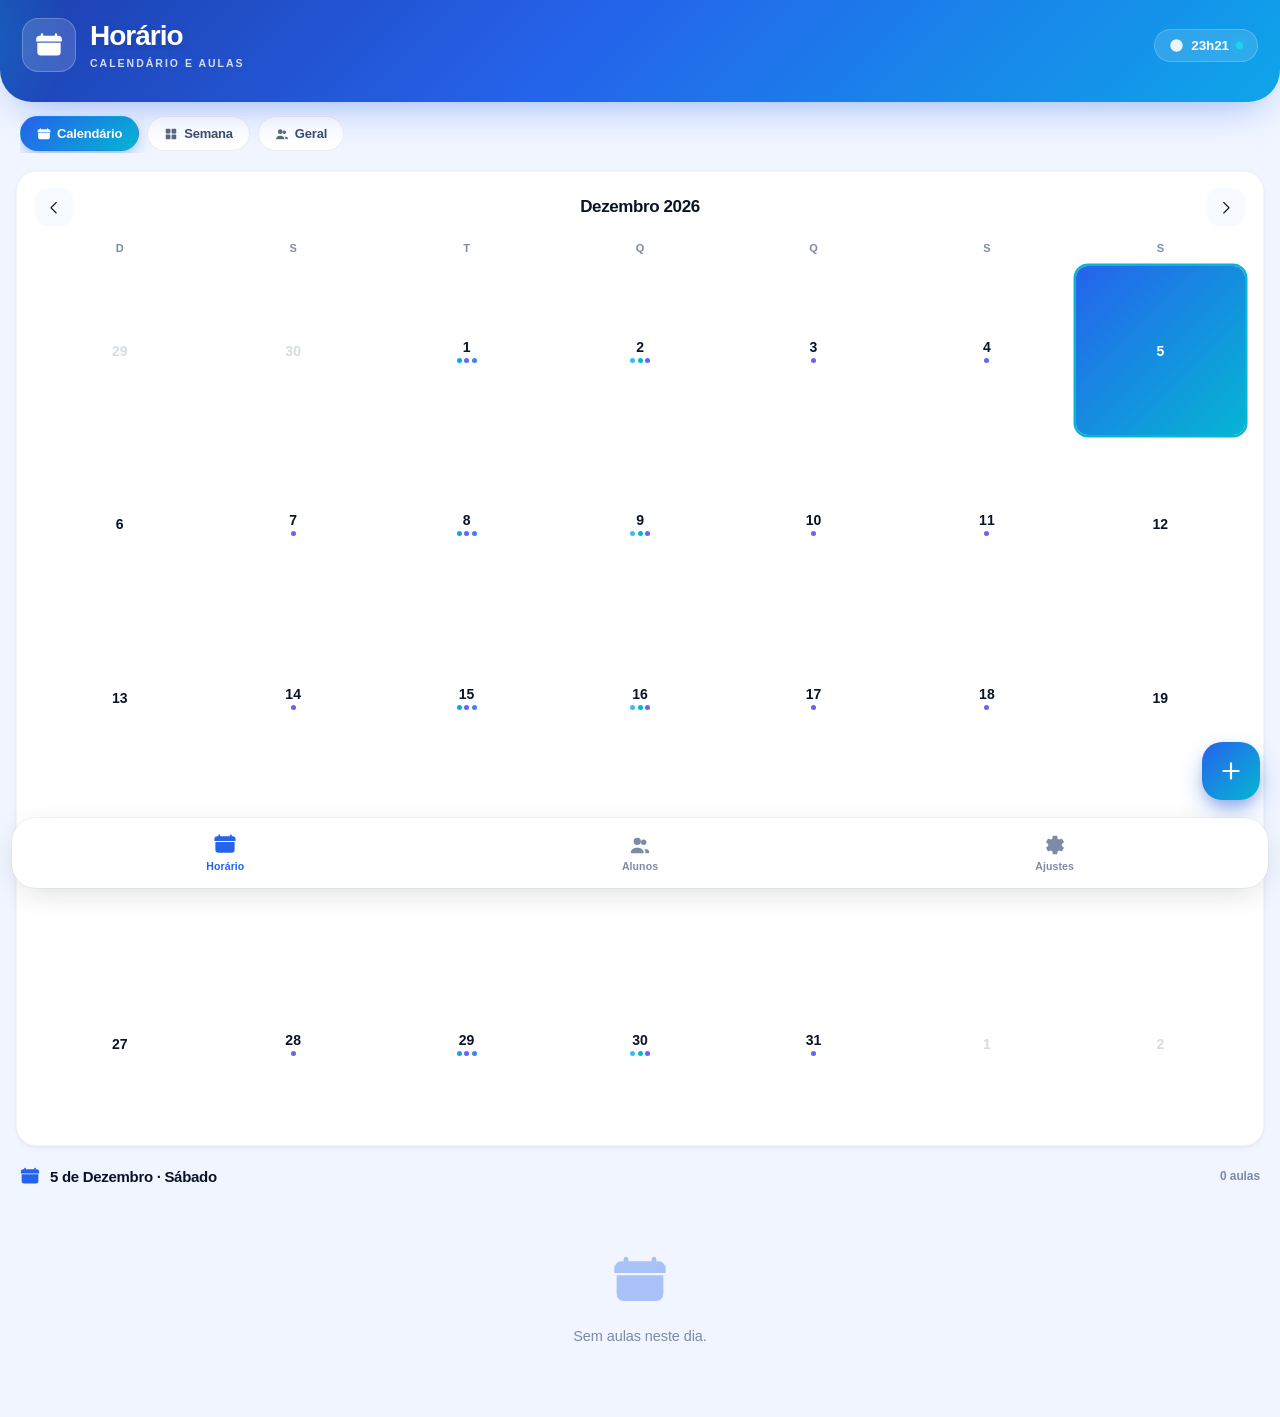
==== commit 5211a96d: "Add files via upload" ====
--- a/index.html
+++ b/index.html
@@ -61,6 +61,10 @@
   <symbol id="i-dot" viewBox="0 0 24 24"><path d="M12 18a6 6 0 1 0 0-12 6 6 0 0 0 0 12Z"/></symbol>
   <symbol id="i-share" viewBox="0 0 24 24"><path d="M18 8a3 3 0 1 0-2.6-1.5l-6.8 3.8a3 3 0 1 0 0 3.4l6.8 3.8A3 3 0 1 0 16 16a3 3 0 0 0-1.9.7l-5.67-3.16.02-.02.01-.02L14.1 10.4c.53.38 1.19.6 1.9.6a3 3 0 0 0 2-5Z"/></symbol>
   <symbol id="i-hourglass" viewBox="0 0 24 24"><path d="M6 2a1 1 0 0 0-1 1v3.59a2 2 0 0 0 .59 1.41L9.17 12l-3.58 3.59A2 2 0 0 0 5 17V21a1 1 0 0 0 1 1h12a1 1 0 0 0 1-1v-4a2 2 0 0 0-.59-1.41L14.83 12l3.58-3.59A2 2 0 0 0 19 7V3a1 1 0 0 0-1-1H6Zm2 3V4h8v1c0 .27-.1.52-.29.71L13.41 8h-2.82L8.29 5.71A1 1 0 0 1 8 5Zm4 6.83 1.71-1.71c.19-.19.29-.44.29-.71V9h-4v.41c0 .27.1.52.29.71L12 11.83Z"/></symbol>
+  <symbol id="i-trophy" viewBox="0 0 24 24"><path d="M5 3a2 2 0 0 0-2 2v2a5 5 0 0 0 4 4.9V14H5a1 1 0 1 0 0 2h5v3H7a1 1 0 1 0 0 2h10a1 1 0 1 0 0-2h-3v-3h5a1 1 0 1 0 0-2h-2v-2.1A5 5 0 0 0 21 7V5a2 2 0 0 0-2-2H5Zm14 4a3 3 0 0 1-2 2.83V5h2v2ZM5 5h2v4.83A3 3 0 0 1 5 7V5Z"/></symbol>
+  <symbol id="i-clipboard" viewBox="0 0 24 24"><path d="M9 2a2 2 0 0 0-2 2H5a2 2 0 0 0-2 2v14a2 2 0 0 0 2 2h14a2 2 0 0 0 2-2V6a2 2 0 0 0-2-2h-2a2 2 0 0 0-2-2H9Zm0 4h6V4H9v2Zm-1 8a1 1 0 0 1 1-1h6a1 1 0 1 1 0 2H9a1 1 0 0 1-1-1Zm0 4a1 1 0 0 1 1-1h4a1 1 0 1 1 0 2H9a1 1 0 0 1-1-1Z"/></symbol>
+  <symbol id="i-pencil" viewBox="0 0 24 24"><path d="M3 17.25V21h3.75L17.81 9.94l-3.75-3.75L3 17.25ZM20.71 7.04a1 1 0 0 0 0-1.41l-2.34-2.34a1 1 0 0 0-1.41 0l-1.83 1.83 3.75 3.75 1.83-1.83Z"/></symbol>
+  <symbol id="i-copy" viewBox="0 0 24 24"><path d="M8 2a2 2 0 0 0-2 2v12a2 2 0 0 0 2 2h10a2 2 0 0 0 2-2V4a2 2 0 0 0-2-2H8Zm0 2h10v12H8V4ZM4 6a2 2 0 0 0-2 2v12a2 2 0 0 0 2 2h10a2 2 0 0 0 2-2v-1h-2v1H4V8h1V6H4Z"/></symbol>
 </svg>
 
 <header class="hero">
@@ -76,7 +80,6 @@
   </div>
 </header>
 
-<div id="tabs-dia" class="day-tabs" style="display:none"></div>
 <div id="chips-ctx" style="padding:0 20px"></div>
 
 <main id="main"></main>
@@ -85,8 +88,7 @@
 
 <nav class="bottom-nav" id="bottom-nav">
   <button data-tab="horario"><svg class="ico"><use href="#i-calendar"/></svg>Horário</button>
-  <button data-tab="alunos"><svg class="ico"><use href="#i-users"/></svg>Alunos</button>
-  <button data-tab="vistos"><svg class="ico"><use href="#i-check-circle"/></svg>Vistos</button>
+  <button data-tab="alunos"><svg class="ico"><use href="#i-users-group"/></svg>Alunos</button>
   <button data-tab="config"><svg class="ico"><use href="#i-settings"/></svg>Ajustes</button>
 </nav>
 
--- a/styles.css
+++ b/styles.css
@@ -1,6 +1,5 @@
 *{box-sizing:border-box;-webkit-tap-highlight-color:transparent}
 :root{
-  /* ═══ Paleta azul moderna ═══ */
   --bg:#f0f5ff; --card:#ffffff; --card-2:#f7faff;
   --text:#0a1428; --text-2:#3d4d6b; --muted:#7d8ba8;
   --border:rgba(10,20,40,.07); --border-2:rgba(10,20,40,.04);
@@ -48,7 +47,7 @@
   margin:0;
   font-family:-apple-system,BlinkMacSystemFont,"Inter","SF Pro Display","Segoe UI",Roboto,sans-serif;
   background:var(--bg);color:var(--text);-webkit-font-smoothing:antialiased;
-  padding-bottom:calc(120px + env(safe-area-inset-bottom));
+  padding-bottom:calc(160px + env(safe-area-inset-bottom));
   overscroll-behavior-y:contain;transition:background .25s,color .25s;
   letter-spacing:-.1px;
 }
@@ -60,10 +59,8 @@
 .ico-18{width:18px;height:18px;fill:currentColor}
 .ico-20{width:20px;height:20px;fill:currentColor}
 .ico-22{width:22px;height:22px;fill:currentColor}
-.ico-26{width:26px;height:26px;fill:currentColor}
-.ico-28{width:28px;height:28px;fill:currentColor}
-
-/* ═══════ HERO HEADER ═══════ */
+
+/* HERO */
 .hero{
   position:relative;
   background:var(--grad-hero);
@@ -86,10 +83,8 @@
 }
 .hero-icon{
   width:54px;height:54px;border-radius:16px;flex:0 0 54px;
-  background:rgba(255,255,255,.15);
-  border:1px solid rgba(255,255,255,.22);
-  display:grid;place-items:center;color:#fff;
-  position:relative;z-index:1;
+  background:rgba(255,255,255,.15);border:1px solid rgba(255,255,255,.22);
+  display:grid;place-items:center;color:#fff;position:relative;z-index:1;
 }
 .hero-icon svg{width:28px;height:28px;fill:#fff}
 .hero-text{flex:1;min-width:0;position:relative;z-index:1}
@@ -104,188 +99,82 @@
 }
 .hero-clock{
   display:flex;align-items:center;gap:7px;
-  background:rgba(255,255,255,.13);
-  border:1px solid rgba(255,255,255,.20);
-  padding:8px 14px;border-radius:999px;
-  font-weight:700;font-size:13.5px;
-  font-variant-numeric:tabular-nums;
-  position:relative;z-index:1;flex:0 0 auto;
+  background:rgba(255,255,255,.13);border:1px solid rgba(255,255,255,.20);
+  padding:8px 14px;border-radius:999px;font-weight:700;font-size:13.5px;
+  font-variant-numeric:tabular-nums;position:relative;z-index:1;flex:0 0 auto;
 }
 .hero-clock svg{opacity:.9;width:15px;height:15px;fill:#fff}
-.hero-clock .dot{
-  width:7px;height:7px;border-radius:50%;
-  background:#22d3ee;box-shadow:0 0 8px #22d3ee;
-}
-
-/* ═══════ TURMA CHIPS (legado — não usado na aba Alunos, mas mantido) ═══════ */
-.turma-chips{
-  display:flex;gap:8px;overflow-x:auto;scrollbar-width:none;
-  padding:0 20px;margin-top:-16px;position:relative;z-index:2;
-  padding-bottom:2px;
-}
-.turma-chips::-webkit-scrollbar{display:none}
-.turma-chip{
-  flex:0 0 auto;border:0;background:var(--card);
-  color:var(--text-2);font-family:inherit;
-  font-size:13px;font-weight:700;
-  padding:12px 18px;border-radius:14px;cursor:pointer;
-  display:flex;align-items:center;gap:8px;
-  box-shadow:var(--shadow-sm);white-space:nowrap;
-  transition:.18s;letter-spacing:-.2px;
-}
-.turma-chip svg{width:16px;height:16px;fill:currentColor;opacity:.7}
-.turma-chip.on{
-  background:var(--grad-primary-cyan);
-  color:#fff;box-shadow:0 8px 20px -6px rgba(37,99,235,.7);
-}
-.turma-chip.on svg{opacity:1}
-
-/* ═══════ SELETOR ÚNICO DE TURMA (Alunos) ═══════ */
-.turma-selector-wrap{
-  padding:0 4px;
-  margin-top:14px;
-}
+.hero-clock .dot{width:7px;height:7px;border-radius:50%;background:#22d3ee;box-shadow:0 0 8px #22d3ee}
+
+/* TURMA SELECTOR */
+.turma-selector-wrap{padding:0 4px;margin-top:14px}
 .turma-selector{
-  width:100%;
-  display:flex;align-items:center;gap:14px;
-  background:var(--card);
-  border:1px solid var(--border-2);
-  border-radius:18px;
-  padding:14px 16px;
-  cursor:pointer;
-  font-family:inherit;
-  color:var(--text);
-  box-shadow:var(--shadow-sm);
-  transition:transform .12s, box-shadow .18s;
-  text-align:left;
+  width:100%;display:flex;align-items:center;gap:14px;
+  background:var(--card);border:1px solid var(--border-2);border-radius:18px;
+  padding:14px 16px;cursor:pointer;font-family:inherit;color:var(--text);
+  box-shadow:var(--shadow-sm);transition:transform .12s, box-shadow .18s;text-align:left;
 }
 .turma-selector:active{transform:scale(.985)}
 .turma-selector:hover{box-shadow:var(--shadow)}
 .turma-selector-icon{
-  width:44px;height:44px;flex:0 0 44px;
-  border-radius:14px;
-  background:var(--grad-primary-cyan);
-  color:#fff;
-  display:grid;place-items:center;
+  width:44px;height:44px;flex:0 0 44px;border-radius:14px;
+  background:var(--grad-primary-cyan);color:#fff;display:grid;place-items:center;
   box-shadow:0 6px 14px -6px rgba(37,99,235,.55);
 }
 .turma-selector-icon svg{width:22px;height:22px;fill:#fff}
 .turma-selector-text{flex:1;min-width:0}
-.turma-selector-label{
-  font-size:10.5px;font-weight:800;letter-spacing:1.2px;
-  text-transform:uppercase;color:var(--muted);
-}
-.turma-selector-value{
-  font-size:15.5px;font-weight:800;letter-spacing:-.3px;
-  margin-top:3px;
-  white-space:nowrap;overflow:hidden;text-overflow:ellipsis;
-}
-.turma-selector-count{
-  color:var(--muted);font-weight:700;font-size:13px;
-}
-.turma-selector-chevron{
-  color:var(--muted);opacity:.7;
-  display:grid;flex:0 0 auto;
-}
-
-/* Lista de opções dentro do modal */
-.turma-opt-list{
-  display:flex;flex-direction:column;gap:8px;
-}
+.turma-selector-label{font-size:10.5px;font-weight:800;letter-spacing:1.2px;text-transform:uppercase;color:var(--muted)}
+.turma-selector-value{font-size:15.5px;font-weight:800;letter-spacing:-.3px;margin-top:3px;white-space:nowrap;overflow:hidden;text-overflow:ellipsis}
+.turma-selector-count{color:var(--muted);font-weight:700;font-size:13px}
+.turma-selector-chevron{color:var(--muted);opacity:.7;display:grid;flex:0 0 auto}
+
+.turma-opt-list{display:flex;flex-direction:column;gap:8px}
 .turma-opt{
-  display:flex;align-items:center;gap:14px;
-  background:var(--card-2);
-  border:1px solid var(--border-2);
-  border-radius:16px;
-  padding:14px 16px;
-  cursor:pointer;
-  font-family:inherit;
-  color:var(--text);
-  text-align:left;
-  width:100%;
+  display:flex;align-items:center;gap:14px;background:var(--card-2);
+  border:1px solid var(--border-2);border-radius:16px;padding:14px 16px;
+  cursor:pointer;font-family:inherit;color:var(--text);text-align:left;width:100%;
   transition:background .15s, transform .12s, border-color .15s;
 }
 .turma-opt:active{transform:scale(.985)}
 .turma-opt:hover{background:var(--card)}
-.turma-opt.on{
-  background:var(--primary-soft);
-  border-color:rgba(37,99,235,.35);
-}
-.turma-opt-dot{
-  width:12px;height:12px;border-radius:50%;flex:0 0 12px;
-  box-shadow:0 0 0 4px rgba(37,99,235,.12);
-}
-.turma-opt-info{
-  flex:1;min-width:0;
-  display:flex;flex-direction:column;gap:2px;
-}
-.turma-opt-nome{
-  font-size:15px;font-weight:800;letter-spacing:-.3px;
-  white-space:nowrap;overflow:hidden;text-overflow:ellipsis;
-}
-.turma-opt-qtd{
-  font-size:12px;font-weight:700;color:var(--muted);
-}
-.turma-opt-check{
-  color:var(--primary);flex:0 0 auto;
-  display:grid;place-items:center;
-}
-
-/* ═══════ DAY TABS ═══════ */
+.turma-opt.on{background:var(--primary-soft);border-color:rgba(37,99,235,.35)}
+.turma-opt-dot{width:12px;height:12px;border-radius:50%;flex:0 0 12px;box-shadow:0 0 0 4px rgba(37,99,235,.12)}
+.turma-opt-info{flex:1;min-width:0;display:flex;flex-direction:column;gap:2px}
+.turma-opt-nome{font-size:15px;font-weight:800;letter-spacing:-.3px;white-space:nowrap;overflow:hidden;text-overflow:ellipsis}
+.turma-opt-qtd{font-size:12px;font-weight:700;color:var(--muted)}
+.turma-opt-check{color:var(--primary);flex:0 0 auto;display:grid;place-items:center}
+
+/* DAY TABS */
 .day-tabs{
   display:flex;gap:8px;overflow-x:auto;scrollbar-width:none;
-  padding:0 20px;margin-top:-16px;position:relative;z-index:2;
-  padding-bottom:2px;
+  padding:0 20px;margin-top:-16px;position:relative;z-index:2;padding-bottom:2px;
 }
 .day-tabs::-webkit-scrollbar{display:none}
 .day-tab{
-  flex:0 0 auto;border:0;background:var(--card);
-  color:var(--text-2);font-family:inherit;
-  font-size:14px;font-weight:700;
-  padding:11px 20px;border-radius:14px;cursor:pointer;
-  transition:.2s;box-shadow:var(--shadow-sm);
+  flex:0 0 auto;border:0;background:var(--card);color:var(--text-2);
+  font-family:inherit;font-size:14px;font-weight:700;padding:11px 20px;
+  border-radius:14px;cursor:pointer;transition:.2s;box-shadow:var(--shadow-sm);
   letter-spacing:-.2px;white-space:nowrap;
 }
 .day-tab:active{transform:scale(.96)}
 .day-tab.today{color:var(--primary)}
-.day-tab.on{
-  background:var(--grad-primary-cyan);
-  color:#fff;box-shadow:0 8px 20px -6px rgba(37,99,235,.7);
-}
-
-/* ═══════ MAIN ═══════ */
+.day-tab.on{background:var(--grad-primary-cyan);color:#fff;box-shadow:0 8px 20px -6px rgba(37,99,235,.7)}
+
 main{padding:18px 16px;display:flex;flex-direction:column;gap:14px;animation:fadeIn .3s ease}
 @keyframes fadeIn{from{opacity:0;transform:translateY(8px)}}
 
-/* ═══════ CARDS ═══════ */
-.card{
-  background:var(--card);border-radius:20px;
-  padding:16px 18px;
-  box-shadow:var(--shadow-sm);
-  border:1px solid var(--border-2);
-}
+.card{background:var(--card);border-radius:20px;padding:16px 18px;box-shadow:var(--shadow-sm);border:1px solid var(--border-2)}
 .card + .card{margin-top:10px}
 
-/* ═══════ SECTION HEADER ═══════ */
-.section-h{
-  display:flex;align-items:center;gap:10px;
-  padding:6px 4px 2px;
-}
+.section-h{display:flex;align-items:center;gap:10px;padding:6px 4px 2px}
 .section-h svg.lead{color:var(--primary);width:20px;height:20px;fill:currentColor;flex:0 0 20px}
-.section-h h3{
-  margin:0;flex:1;font-size:15px;font-weight:800;letter-spacing:-.3px;
-  color:var(--text);
-}
-.section-h .count{
-  font-size:12px;font-weight:700;color:var(--muted);
-}
-
-/* ═══════ COUNTDOWN "PRÓXIMA AULA" ═══════ */
+.section-h h3{margin:0;flex:1;font-size:15px;font-weight:800;letter-spacing:-.3px;color:var(--text)}
+.section-h .count{font-size:12px;font-weight:700;color:var(--muted)}
+
+/* COUNTDOWN */
 .countdown{
-  background:var(--grad-hero);
-  border-radius:22px;padding:20px;
-  color:#fff;position:relative;overflow:hidden;
-  box-shadow:0 14px 32px -14px rgba(37,99,235,.7);
+  background:var(--grad-hero);border-radius:22px;padding:20px;color:#fff;
+  position:relative;overflow:hidden;box-shadow:0 14px 32px -14px rgba(37,99,235,.7);
 }
 .countdown::before{
   content:"";position:absolute;top:-40%;right:-20%;width:220px;height:220px;
@@ -293,262 +182,252 @@
   border-radius:50%;pointer-events:none;
 }
 .countdown-header{
-  display:flex;align-items:center;gap:10px;
-  font-size:10.5px;font-weight:800;letter-spacing:1.6px;
-  text-transform:uppercase;opacity:.85;position:relative;z-index:1;
+  display:flex;align-items:center;gap:10px;font-size:10.5px;font-weight:800;
+  letter-spacing:1.6px;text-transform:uppercase;opacity:.85;position:relative;z-index:1;
 }
 .countdown-header .dot-live{
-  width:8px;height:8px;border-radius:50%;background:#22d3ee;
-  box-shadow:0 0 10px #22d3ee;
+  width:8px;height:8px;border-radius:50%;background:#22d3ee;box-shadow:0 0 10px #22d3ee;
   animation:pulse 1.6s infinite;
 }
-@keyframes pulse{
-  0%,100%{opacity:1;transform:scale(1)}
-  50%{opacity:.55;transform:scale(1.15)}
-}
+@keyframes pulse{0%,100%{opacity:1;transform:scale(1)}50%{opacity:.55;transform:scale(1.15)}}
 .countdown-timer{
-  font-size:46px;font-weight:800;letter-spacing:-2px;
-  margin-top:10px;line-height:1;
-  font-variant-numeric:tabular-nums;
-  text-shadow:0 3px 16px rgba(0,0,0,.15);
-  position:relative;z-index:1;
-}
-.countdown-timer small{
-  font-size:22px;font-weight:700;opacity:.7;margin-left:4px;
-  letter-spacing:-.5px;
-}
+  font-size:46px;font-weight:800;letter-spacing:-2px;margin-top:10px;line-height:1;
+  font-variant-numeric:tabular-nums;text-shadow:0 3px 16px rgba(0,0,0,.15);position:relative;z-index:1;
+}
+.countdown-timer small{font-size:22px;font-weight:700;opacity:.7;margin-left:4px;letter-spacing:-.5px}
 .countdown-aula{
   margin-top:14px;display:flex;align-items:center;gap:12px;
-  background:rgba(255,255,255,.14);
-  border:1px solid rgba(255,255,255,.20);
-  border-radius:16px;padding:12px 14px;
-  position:relative;z-index:1;
+  background:rgba(255,255,255,.14);border:1px solid rgba(255,255,255,.20);
+  border-radius:16px;padding:12px 14px;position:relative;z-index:1;
 }
 .countdown-aula-icon{
   width:42px;height:42px;border-radius:12px;flex:0 0 42px;
-  background:rgba(255,255,255,.22);
-  display:grid;place-items:center;color:#fff;
+  background:rgba(255,255,255,.22);display:grid;place-items:center;color:#fff;
 }
 .countdown-aula-icon svg{width:22px;height:22px;fill:#fff}
 .countdown-aula-info{flex:1;min-width:0}
-.countdown-aula-turma{
-  font-size:15px;font-weight:800;letter-spacing:-.3px;
-  white-space:nowrap;overflow:hidden;text-overflow:ellipsis;
-}
-.countdown-aula-meta{
-  font-size:12px;font-weight:600;opacity:.85;margin-top:3px;
-  white-space:nowrap;overflow:hidden;text-overflow:ellipsis;
-}
-.countdown-empty{position:relative;z-index:1;}
-.countdown-empty .title{
-  font-size:20px;font-weight:800;letter-spacing:-.5px;margin-top:4px;
-}
-.countdown-empty .sub{
-  font-size:13px;font-weight:600;opacity:.8;margin-top:6px;line-height:1.5;
-}
-
-/* ═══════ SUMMARY CARD (Alunos) ═══════ */
-.summary{
-  background:var(--card);border-radius:20px;
-  padding:18px;
-  box-shadow:var(--shadow-sm);
-  border:1px solid var(--border-2);
-  display:flex;align-items:center;gap:14px;
-  margin:0 4px;
-}
-.donut{
-  width:72px;height:72px;flex:0 0 72px;
-  border-radius:50%;position:relative;
-  display:grid;place-items:center;
-}
-.donut .ring-bg{
-  position:absolute;inset:0;border-radius:50%;
-  border:7px solid var(--gray-soft);
-}
-.donut .ring-fg{
-  position:absolute;inset:0;border-radius:50%;
-  border:7px solid transparent;
-}
-.donut .ico-center{
-  position:relative;z-index:1;
-  width:34px;height:34px;
-  background:var(--green);border-radius:50%;
-  display:grid;place-items:center;
-  color:#fff;
-}
-.donut .ico-center svg{width:20px;height:20px;fill:#fff}
-.summary-total{
-  text-align:center;
-  padding-right:14px;
-  border-right:1px solid var(--border-2);
-}
-.summary-total .n{
-  font-size:30px;font-weight:800;letter-spacing:-1.2px;
-  color:var(--text);line-height:1;
-}
-.summary-total .l{
-  font-size:11px;font-weight:700;color:var(--muted);
-  margin-top:4px;letter-spacing:.5px;
-}
-.summary-status{
-  flex:1;display:flex;justify-content:space-around;gap:4px;
-}
-.stat-mini{
-  display:flex;flex-direction:column;align-items:center;gap:4px;
-  min-width:0;flex:1;
-}
-.stat-mini .n{
-  display:flex;align-items:center;gap:5px;
-  font-size:18px;font-weight:800;letter-spacing:-.5px;
-  color:var(--text);
-}
-.stat-mini .dot{
-  width:9px;height:9px;border-radius:50%;flex:0 0 9px;
-}
-.stat-mini .l{
-  font-size:10.5px;font-weight:700;color:var(--muted);
-  text-transform:capitalize;letter-spacing:0;
-}
-
-/* ═══════ SEARCH ROW ═══════ */
-.search-row{display:flex;gap:8px;align-items:center;}
+.countdown-aula-turma{font-size:15px;font-weight:800;letter-spacing:-.3px;white-space:nowrap;overflow:hidden;text-overflow:ellipsis}
+.countdown-aula-meta{font-size:12px;font-weight:600;opacity:.85;margin-top:3px;white-space:nowrap;overflow:hidden;text-overflow:ellipsis}
+.countdown-cta{
+  margin-top:14px;width:100%;border:0;border-radius:14px;padding:14px;
+  background:rgba(255,255,255,.22);color:#fff;font-family:inherit;font-size:14.5px;font-weight:800;
+  cursor:pointer;display:flex;align-items:center;justify-content:center;gap:8px;
+  position:relative;z-index:1;transition:transform .12s, background .18s;
+}
+.countdown-cta:hover{background:rgba(255,255,255,.3)}
+.countdown-cta:active{transform:scale(.97)}
+.countdown-empty{position:relative;z-index:1}
+.countdown-empty .title{font-size:20px;font-weight:800;letter-spacing:-.5px;margin-top:4px}
+.countdown-empty .sub{font-size:13px;font-weight:600;opacity:.8;margin-top:6px;line-height:1.5}
+
+/* SEARCH ROW */
+.search-row{display:flex;gap:8px;align-items:center}
 .search-box{
   flex:1;display:flex;align-items:center;gap:10px;
   background:var(--card);border:1px solid var(--border-2);
-  border-radius:14px;padding:0 14px;
-  height:46px;box-shadow:var(--shadow-sm);
+  border-radius:14px;padding:0 14px;height:46px;box-shadow:var(--shadow-sm);
 }
 .search-box svg{color:var(--muted);flex:0 0 18px;width:18px;height:18px;fill:currentColor}
-.search-box input{
-  flex:1;border:0;outline:0;background:transparent;
-  font-family:inherit;font-size:14px;color:var(--text);
-  min-width:0;
-}
+.search-box input{flex:1;border:0;outline:0;background:transparent;font-family:inherit;font-size:14px;color:var(--text);min-width:0}
 .search-box input::placeholder{color:var(--muted)}
 .filter-btn{
-  width:46px;height:46px;flex:0 0 46px;
-  border:1px solid var(--border-2);border-radius:14px;
-  background:var(--card);color:var(--text-2);
-  display:grid;place-items:center;cursor:pointer;
-  box-shadow:var(--shadow-sm);
-  transition:.15s;
+  width:46px;height:46px;flex:0 0 46px;border:1px solid var(--border-2);border-radius:14px;
+  background:var(--card);color:var(--text-2);display:grid;place-items:center;cursor:pointer;
+  box-shadow:var(--shadow-sm);transition:.15s;
 }
 .filter-btn:active{transform:scale(.94)}
 .filter-btn svg{width:20px;height:20px;fill:currentColor}
 .filter-btn.on{background:var(--primary);color:#fff;border-color:var(--primary)}
 
-/* ═══════ ALUNO ROW ═══════ */
+/* ALUNO ROW (lista) */
 .aluno-row{
   display:flex;align-items:center;gap:13px;
   background:var(--card);border-radius:18px;padding:14px;
   box-shadow:var(--shadow-sm);border:1px solid var(--border-2);
-  cursor:pointer;transition:transform .12s;
-  margin-bottom:8px;
+  cursor:pointer;transition:transform .12s;margin-bottom:8px;
 }
 .aluno-row:active{transform:scale(.985)}
 .avatar{
   width:48px;height:48px;border-radius:50%;flex:0 0 48px;
-  display:grid;place-items:center;color:#fff;
-  font-weight:800;font-size:16px;letter-spacing:-.5px;
+  display:grid;place-items:center;color:#fff;font-weight:800;font-size:16px;letter-spacing:-.5px;
   box-shadow:0 3px 10px -2px rgba(0,0,0,.15);
 }
 .aluno-info{flex:1;min-width:0}
 .aluno-nome{
   font-size:14.5px;font-weight:700;letter-spacing:-.2px;
-  white-space:nowrap;overflow:hidden;text-overflow:ellipsis;
-  color:var(--text);
-}
-.aluno-meta{
-  display:flex;gap:8px;align-items:center;margin-top:6px;
-  flex-wrap:wrap;
-}
+  white-space:nowrap;overflow:hidden;text-overflow:ellipsis;color:var(--text);
+}
+.aluno-meta{display:flex;gap:8px;align-items:center;margin-top:6px;flex-wrap:wrap}
 .nivel-pill{
-  display:inline-flex;align-items:center;gap:5px;
-  padding:4px 10px;border-radius:999px;
+  display:inline-flex;align-items:center;gap:5px;padding:4px 10px;border-radius:999px;
   font-size:10.5px;font-weight:800;text-transform:uppercase;letter-spacing:.5px;
 }
 .nivel-pill svg{width:12px;height:12px;fill:currentColor}
-.aluno-num{
-  color:var(--muted);font-size:12.5px;font-weight:700;
-  flex:0 0 auto;
-}
-.aluno-chevron{
-  color:var(--muted);opacity:.55;display:grid;flex:0 0 auto;
-}
-
-/* ═══════ AULA CARD ═══════ */
+.aluno-score{
+  font-size:11px;font-weight:800;color:var(--primary);
+  padding:3px 8px;background:var(--primary-soft);border-radius:999px;
+}
+.aluno-freq{font-size:11px;font-weight:700;color:var(--muted)}
+.aluno-chevron{color:var(--muted);opacity:.55;display:grid;flex:0 0 auto}
+.aluno-share{
+  width:36px;height:36px;border-radius:12px;border:1px solid var(--border-2);
+  background:var(--card-2);color:var(--text-2);display:grid;place-items:center;
+  cursor:pointer;flex:0 0 auto;
+}
+.aluno-share:active{transform:scale(.94)}
+
+/* AULA CARD */
 .aula-card{
   background:var(--card);border-radius:20px;padding:16px 18px;
   box-shadow:var(--shadow-sm);border:1px solid var(--border-2);
   cursor:pointer;transition:.15s;
 }
 .aula-card:active{transform:scale(.99)}
-.aula-head{display:flex;align-items:center;gap:14px;}
+.aula-head{display:flex;align-items:center;gap:14px}
 .aula-icon{
   width:48px;height:48px;border-radius:14px;flex:0 0 48px;
-  display:grid;place-items:center;color:#fff;
-  background:var(--grad-primary-cyan);
+  display:grid;place-items:center;color:#fff;background:var(--grad-primary-cyan);
   box-shadow:0 6px 14px -4px rgba(37,99,235,.55);
 }
 .aula-icon svg{width:24px;height:24px;fill:#fff}
 .aula-body{flex:1;min-width:0}
 .aula-turma{font-size:16px;font-weight:800;letter-spacing:-.3px}
-.aula-sub{font-size:13px;color:var(--text-2);font-weight:600;margin-top:3px;}
-.aula-meta{
-  display:flex;flex-wrap:wrap;gap:10px;margin-top:6px;
-  font-size:12px;color:var(--muted);font-weight:600;
-}
+.aula-sub{font-size:13px;color:var(--text-2);font-weight:600;margin-top:3px}
+.aula-meta{display:flex;flex-wrap:wrap;gap:10px;margin-top:6px;font-size:12px;color:var(--muted);font-weight:600}
 .aula-meta span{display:inline-flex;align-items:center;gap:4px}
 .aula-meta svg{width:13px;height:13px;fill:currentColor;opacity:.7}
 .aula-stats{
   display:grid;grid-template-columns:repeat(4,1fr);gap:8px;
-  margin-top:14px;padding-top:14px;
-  border-top:1px solid var(--border-2);
+  margin-top:14px;padding-top:14px;border-top:1px solid var(--border-2);
 }
 .aula-stat{
   display:flex;flex-direction:column;align-items:center;gap:3px;
-  border-radius:12px;padding:10px 4px;
-  background:var(--card-2);
-  border:1px solid var(--border-2);
-}
-.aula-stat .n{font-size:18px;font-weight:800;letter-spacing:-.5px;line-height:1;}
-.aula-stat .l{
-  font-size:10px;font-weight:700;color:var(--muted);
-  letter-spacing:0;text-transform:capitalize;
-}
+  border-radius:12px;padding:10px 4px;background:var(--card-2);border:1px solid var(--border-2);
+}
+.aula-stat .n{font-size:18px;font-weight:800;letter-spacing:-.5px;line-height:1}
+.aula-stat .l{font-size:10px;font-weight:700;color:var(--muted);text-transform:capitalize}
 .aula-stat.s-pres .n{color:var(--green)}
 .aula-stat.s-aus .n{color:var(--red)}
 .aula-stat.s-jus .n{color:var(--yellow)}
 .aula-stat.s-pen .n{color:var(--muted)}
 
-/* ═══════ VISTOS: aluno com status ═══════ */
+/* ═══════════════════════════════════════════════════════════
+   NOVO: LINHA DE CHAMADA (com registros)
+   ═══════════════════════════════════════════════════════════ */
+.chamada-row{
+  background:var(--card);border-radius:18px;padding:14px;
+  box-shadow:var(--shadow-sm);border:1px solid var(--border-2);
+  margin-bottom:10px;
+}
+.chamada-top{display:flex;align-items:center;gap:12px}
+.chamada-info{flex:1;min-width:0}
+.chamada-nome{
+  font-size:14px;font-weight:700;letter-spacing:-.2px;
+  white-space:nowrap;overflow:hidden;text-overflow:ellipsis;color:var(--text);
+}
+.chamada-meta{display:flex;gap:8px;align-items:center;margin-top:5px;flex-wrap:wrap}
+.chamada-freq{
+  display:inline-flex;align-items:center;gap:3px;
+  font-size:11px;font-weight:700;color:var(--muted);
+}
+.chamada-freq svg{width:12px;height:12px;fill:currentColor}
+.chamada-freq.ok{color:var(--green)}
+.chamada-freq.warn{color:var(--yellow)}
+.chamada-freq.bad{color:var(--red)}
+.chamada-perfil{
+  width:32px;height:32px;border-radius:10px;border:0;background:transparent;
+  color:var(--muted);display:grid;place-items:center;cursor:pointer;flex:0 0 auto;
+}
+.chamada-botoes{
+  display:flex;gap:8px;align-items:center;flex-wrap:wrap;
+  margin-top:12px;padding-top:12px;border-top:1px solid var(--border-2);
+}
+.status-group,.registro-group{display:flex;gap:6px}
+.status-btn{
+  border:1px solid var(--border);background:var(--card-2);color:var(--muted);
+  border-radius:10px;padding:7px 10px;font-family:inherit;font-weight:800;
+  font-size:11.5px;display:inline-flex;align-items:center;gap:4px;cursor:pointer;
+  transition:.15s;letter-spacing:.3px;
+}
+.status-btn svg{width:14px;height:14px;fill:currentColor}
+.status-btn:active{transform:scale(.95)}
+.status-btn.st-p.on{background:var(--green-soft);color:var(--green);border-color:var(--green)}
+.status-btn.st-a.on{background:var(--red-soft);color:var(--red);border-color:var(--red)}
+.status-btn.st-j.on{background:var(--yellow-soft);color:#b45309;border-color:var(--yellow)}
+.reg-btn{
+  border:1px solid var(--border);background:var(--card-2);color:var(--muted);
+  border-radius:10px;padding:7px 9px;font-family:inherit;font-weight:800;
+  font-size:10px;display:inline-flex;align-items:center;gap:3px;cursor:pointer;
+  transition:.15s;letter-spacing:.4px;
+}
+.reg-btn svg{width:12px;height:12px;fill:currentColor}
+.reg-btn:active{transform:scale(.95)}
+.reg-btn.on{background:var(--primary-soft);color:var(--primary);border-color:var(--primary)}
+.nota-input{
+  flex:1;min-width:70px;max-width:90px;
+  border:1px solid var(--border);background:var(--card-2);color:var(--text);
+  border-radius:10px;padding:8px 10px;font-family:inherit;font-weight:800;
+  font-size:13px;text-align:center;
+}
+.nota-input:focus{outline:2px solid var(--primary);outline-offset:-1px}
+
+/* ═══════════════════════════════════════════════════════════
+   NOVO: DASHBOARD
+   ═══════════════════════════════════════════════════════════ */
+.dash-summary{
+  display:grid;grid-template-columns:1fr 1fr;gap:10px;
+}
+.dash-tile{
+  background:var(--card);border-radius:16px;padding:14px;
+  box-shadow:var(--shadow-sm);border:1px solid var(--border-2);
+  display:flex;flex-direction:column;gap:4px;
+}
+.dash-tile .l{
+  font-size:10.5px;font-weight:800;letter-spacing:1px;text-transform:uppercase;color:var(--muted);
+}
+.dash-tile .n{
+  font-size:24px;font-weight:800;letter-spacing:-1px;color:var(--primary);line-height:1.1;
+}
+.rank-row{
+  display:flex;align-items:center;gap:12px;
+  background:var(--card);border-radius:16px;padding:12px 14px;
+  box-shadow:var(--shadow-sm);border:1px solid var(--border-2);
+  margin-bottom:8px;cursor:pointer;transition:transform .12s;
+}
+.rank-row:active{transform:scale(.985)}
+.rank-row.green{border-left:4px solid var(--green)}
+.rank-row.red{border-left:4px solid var(--red)}
+.rank-pos{
+  width:26px;height:26px;border-radius:50%;
+  background:var(--card-2);color:var(--text-2);
+  display:grid;place-items:center;font-weight:800;font-size:13px;flex:0 0 26px;
+}
+.rank-row.green .rank-pos{background:var(--green-soft);color:var(--green)}
+.rank-row.red .rank-pos{background:var(--red-soft);color:var(--red)}
+.rank-score{
+  font-size:18px;font-weight:800;letter-spacing:-.6px;flex:0 0 auto;
+}
+.rank-score.green{color:var(--green)}
+.rank-score.red{color:var(--red)}
+
+/* VISTO ROW (legado, mantido para compat) */
 .visto-row{
   display:flex;align-items:center;gap:12px;
   background:var(--card);border-radius:16px;padding:12px 14px;
   box-shadow:var(--shadow-sm);border:1px solid var(--border-2);
-  margin-bottom:8px;
-  cursor:pointer;transition:transform .12s;
+  margin-bottom:8px;cursor:pointer;transition:transform .12s;
 }
 .visto-row:active{transform:scale(.985)}
-.visto-row .aluno-info{flex:1;min-width:0}
-.visto-name{
-  font-size:14px;font-weight:700;letter-spacing:-.2px;
-  white-space:nowrap;overflow:hidden;text-overflow:ellipsis;
-  color:var(--text);margin-bottom:5px;
-}
 .status-pill{
-  display:inline-flex;align-items:center;gap:5px;
-  padding:4px 10px;border-radius:999px;
+  display:inline-flex;align-items:center;gap:5px;padding:4px 10px;border-radius:999px;
   font-size:10.5px;font-weight:800;text-transform:uppercase;letter-spacing:.5px;
-  border:0;font-family:inherit;cursor:pointer;
-  transition:.15s;
+  border:0;font-family:inherit;cursor:pointer;transition:.15s;
 }
 .status-pill:active{transform:scale(.94)}
 .status-pill svg{width:12px;height:12px;fill:currentColor}
 .visto-stats{
   flex:0 0 auto;display:flex;flex-direction:column;gap:3px;
-  font-size:11.5px;color:var(--muted);font-weight:600;
-  text-align:right;line-height:1.35;
+  font-size:11.5px;color:var(--muted);font-weight:600;text-align:right;line-height:1.35;
 }
 .visto-stats .row{display:flex;align-items:center;gap:5px;justify-content:flex-end}
 .visto-stats .row svg{width:12px;height:12px;fill:currentColor;opacity:.6}
@@ -557,51 +436,43 @@
 .visto-stats .v.warn{color:var(--yellow)}
 .visto-stats .v.bad{color:var(--red)}
 
-/* ═══════ Chips ═══════ */
+/* Chips */
 .chips{display:flex;gap:8px;overflow-x:auto;scrollbar-width:none;padding:2px 0}
 .chips::-webkit-scrollbar{display:none}
 .chip{
   flex:0 0 auto;border:1px solid var(--border);background:var(--card);
   color:var(--text-2);font-size:13px;font-weight:700;padding:9px 16px;
   border-radius:999px;cursor:pointer;font-family:inherit;transition:.15s;
-  white-space:nowrap;letter-spacing:-.2px;
-  display:flex;align-items:center;gap:6px;
+  white-space:nowrap;letter-spacing:-.2px;display:flex;align-items:center;gap:6px;
 }
 .chip svg{width:14px;height:14px;fill:currentColor;opacity:.85}
-.chip.on{
-  background:var(--grad-primary-cyan);
-  color:#fff;border-color:transparent;
-  box-shadow:0 6px 16px -4px rgba(37,99,235,.5);
-}
+.chip.on{background:var(--grad-primary-cyan);color:#fff;border-color:transparent;box-shadow:0 6px 16px -4px rgba(37,99,235,.5)}
 .chip.on svg{opacity:1}
 
-/* ═══════ Segment tabs ═══════ */
+/* Seg tabs */
 .seg-tabs{
-  display:flex;gap:6px;background:var(--card);
-  border:1px solid var(--border-2);border-radius:16px;
-  padding:5px;box-shadow:var(--shadow-sm);
+  display:flex;gap:6px;background:var(--card);border:1px solid var(--border-2);
+  border-radius:16px;padding:5px;box-shadow:var(--shadow-sm);
 }
 .seg-tab{
   flex:1;border:0;background:transparent;color:var(--muted);
-  font-family:inherit;font-size:13.5px;font-weight:700;
-  padding:12px 12px;border-radius:12px;cursor:pointer;
-  transition:.18s;display:flex;align-items:center;justify-content:center;gap:8px;
-}
-.seg-tab svg{width:16px;height:16px;fill:currentColor}
-.seg-tab.on{
-  background:var(--grad-primary-cyan);
-  color:#fff;box-shadow:0 6px 14px -4px rgba(37,99,235,.5);
-}
-
-/* ═══════ Bottom nav ═══════ */
+  font-family:inherit;font-size:13px;font-weight:700;
+  padding:11px 8px;border-radius:12px;cursor:pointer;
+  transition:.18s;display:flex;align-items:center;justify-content:center;gap:6px;
+}
+.seg-tab svg{width:15px;height:15px;fill:currentColor}
+.seg-tab.on{background:var(--grad-primary-cyan);color:#fff;box-shadow:0 6px 14px -4px rgba(37,99,235,.5)}
+
+/* Bottom nav */
 .bottom-nav{
   position:fixed;left:12px;right:12px;bottom:12px;z-index:30;
-  background:var(--card);
-  border-radius:24px;
+  background:var(--card);border-radius:24px;
   box-shadow:0 8px 32px -8px rgba(10,20,40,.18), 0 0 0 1px var(--border-2);
   display:flex;justify-content:space-around;
   padding:10px 6px calc(10px + env(safe-area-inset-bottom));
   backdrop-filter:blur(20px);-webkit-backdrop-filter:blur(20px);
+  transition:transform .35s cubic-bezier(.2,.9,.3,1), opacity .25s ease;
+  will-change:transform;
 }
 html[data-tema="escuro"] .bottom-nav{
   box-shadow:0 8px 32px -8px rgba(0,0,0,.6), 0 0 0 1px var(--border-2);
@@ -610,6 +481,10 @@
   html[data-tema="auto"] .bottom-nav{
     box-shadow:0 8px 32px -8px rgba(0,0,0,.6), 0 0 0 1px var(--border-2);
   }
+}
+.bottom-nav.escondida{
+  transform:translateY(calc(100% + 30px));
+  opacity:0;pointer-events:none;
 }
 .bottom-nav button{
   border:0;background:transparent;color:var(--muted);font-family:inherit;
@@ -626,8 +501,7 @@
 .fab{
   position:fixed;right:20px;bottom:calc(100px + env(safe-area-inset-bottom));
   width:58px;height:58px;border-radius:20px;border:0;
-  background:var(--grad-primary-cyan);
-  color:#fff;cursor:pointer;z-index:25;
+  background:var(--grad-primary-cyan);color:#fff;cursor:pointer;z-index:25;
   display:grid;place-items:center;
   box-shadow:0 12px 28px -8px rgba(37,99,235,.75), 0 4px 12px rgba(0,0,0,.1);
   transition:transform .18s,opacity .18s;
@@ -636,7 +510,7 @@
 .fab.hide{opacity:0;pointer-events:none}
 .fab svg{width:26px;height:26px;fill:#fff}
 
-/* ═══════ Modal ═══════ */
+/* Modal */
 .modal{
   position:fixed;inset:0;background:rgba(7,12,26,.55);z-index:50;
   display:none;align-items:flex-end;
@@ -651,10 +525,7 @@
   animation:slideUpModal .32s cubic-bezier(.2,.9,.3,1);
 }
 @keyframes slideUpModal{from{transform:translateY(100%)}}
-.sheet-grab{
-  width:44px;height:5px;background:var(--border);
-  border-radius:999px;margin:-10px auto 18px;
-}
+.sheet-grab{width:44px;height:5px;background:var(--border);border-radius:999px;margin:-10px auto 18px}
 .sheet h2{margin:0 0 20px;font-size:21px;font-weight:800;letter-spacing:-.5px}
 label.f{
   display:block;font-size:12.5px;font-weight:800;color:var(--muted);
@@ -679,14 +550,10 @@
   display:flex;align-items:center;justify-content:center;gap:8px;letter-spacing:-.2px;
 }
 .btn-f:active{transform:scale(.97)}
-.btn-f.primario{
-  background:var(--grad-primary-cyan);color:#fff;
-  box-shadow:0 8px 20px -6px rgba(37,99,235,.6);
-}
+.btn-f.primario{background:var(--grad-primary-cyan);color:#fff;box-shadow:0 8px 20px -6px rgba(37,99,235,.6)}
 .btn-f.secundario{background:var(--card-2);color:var(--text);border:1px solid var(--border)}
 .btn-f.perigo{background:var(--red-soft);color:var(--red);flex:0 0 56px}
 
-/* Nivel selector */
 .nivel-selector{display:grid;grid-template-columns:repeat(4,1fr);gap:8px;margin-top:8px}
 .nivel-btn{
   border:2px solid var(--border);background:var(--card);
@@ -698,10 +565,7 @@
   font-size:10px;font-weight:800;text-transform:uppercase;
   letter-spacing:.5px;color:var(--muted);text-align:center;line-height:1.1;
 }
-.nivel-btn.on{
-  border-color:var(--nc);background:var(--nc-soft);
-  transform:scale(1.03);box-shadow:0 4px 14px -4px var(--nc);
-}
+.nivel-btn.on{border-color:var(--nc);background:var(--nc-soft);transform:scale(1.03);box-shadow:0 4px 14px -4px var(--nc)}
 .nivel-btn.on .txt{color:var(--nc)}
 
 /* Notes */
@@ -712,10 +576,7 @@
 .nota.tipo-positivo{border-left-color:var(--green)}
 .nota.tipo-negativo{border-left-color:var(--red)}
 .nota.tipo-pedagogico{border-left-color:var(--cyan)}
-.nota-head{
-  display:flex;justify-content:space-between;align-items:center;
-  margin-bottom:8px;font-size:11px;color:var(--muted);font-weight:700;
-}
+.nota-head{display:flex;justify-content:space-between;align-items:center;margin-bottom:8px;font-size:11px;color:var(--muted);font-weight:700}
 .nota-head .right{display:flex;align-items:center;gap:8px}
 .nota-tipo{
   display:inline-flex;align-items:center;gap:4px;
@@ -729,59 +590,59 @@
 .nota.tipo-pedagogico .nota-tipo{background:var(--cyan-soft);color:var(--cyan)}
 .nota-txt{font-size:13.5px;line-height:1.55;color:var(--text)}
 
-/* Perfil aluno */
-.perfil-head{display:flex;gap:16px;align-items:center;margin-bottom:20px;}
-.perfil-head .avatar{width:64px;height:64px;flex:0 0 64px;font-size:22px;}
-.perfil-head .nome{font-size:18px;font-weight:800;letter-spacing:-.4px;line-height:1.2;}
-.perfil-head .turma{font-size:13px;color:var(--muted);font-weight:700;margin-top:4px;}
-.freq-box{
-  background:var(--grad-primary-cyan);
-  border-radius:18px;padding:18px;color:#fff;
-  margin-bottom:14px;
-}
-.freq-box .lbl{
-  font-size:10.5px;font-weight:800;letter-spacing:1.4px;
-  text-transform:uppercase;opacity:.85;
-}
-.freq-box .val{
-  font-size:34px;font-weight:800;letter-spacing:-1.4px;margin-top:6px;line-height:1;
-}
-.freq-box .bar{
-  height:8px;background:rgba(255,255,255,.25);border-radius:999px;
-  margin-top:14px;overflow:hidden;
-}
-.freq-box .bar > div{
-  height:100%;background:#fff;border-radius:999px;
-  transition:width .6s ease;
-}
-.perfil-stats{
-  display:grid;grid-template-columns:1fr 1fr;gap:10px;margin-bottom:16px;
-}
-.perfil-stat{
-  background:var(--card-2);border-radius:16px;padding:14px;text-align:center;
-  border:1px solid var(--border-2);
-}
-.perfil-stat .lbl{
-  font-size:10.5px;font-weight:800;letter-spacing:1px;text-transform:uppercase;
-  color:var(--muted);
-}
-.perfil-stat .val{font-size:20px;font-weight:800;letter-spacing:-.6px;margin-top:4px;}
+/* Perfil */
+.perfil-head{display:flex;gap:16px;align-items:center;margin-bottom:20px}
+.perfil-head .avatar{width:64px;height:64px;flex:0 0 64px;font-size:22px}
+.perfil-head .nome{font-size:18px;font-weight:800;letter-spacing:-.4px;line-height:1.2}
+.perfil-head .turma{font-size:13px;color:var(--muted);font-weight:700;margin-top:4px}
+.btn-share-icon{
+  width:42px;height:42px;border-radius:12px;border:1px solid var(--border-2);
+  background:var(--card-2);color:var(--primary);display:grid;place-items:center;
+  cursor:pointer;flex:0 0 auto;
+}
+.btn-share-icon:active{transform:scale(.94)}
+
+.freq-box{background:var(--grad-primary-cyan);border-radius:18px;padding:18px;color:#fff;margin-bottom:14px}
+.freq-box .lbl{font-size:10.5px;font-weight:800;letter-spacing:1.4px;text-transform:uppercase;opacity:.85}
+.freq-box .val{font-size:34px;font-weight:800;letter-spacing:-1.4px;margin-top:6px;line-height:1}
+.freq-box .bar{height:8px;background:rgba(255,255,255,.25);border-radius:999px;margin-top:14px;overflow:hidden}
+.freq-box .bar > div{height:100%;background:#fff;border-radius:999px;transition:width .6s ease}
+.perfil-stats{display:grid;grid-template-columns:1fr 1fr 1fr;gap:8px;margin-bottom:16px}
+.perfil-stat{background:var(--card-2);border-radius:14px;padding:12px 8px;text-align:center;border:1px solid var(--border-2)}
+.perfil-stat .lbl{font-size:9.5px;font-weight:800;letter-spacing:.6px;text-transform:uppercase;color:var(--muted);line-height:1.2}
+.perfil-stat .val{font-size:18px;font-weight:800;letter-spacing:-.6px;margin-top:4px}
 .hist-row{
-  display:flex;align-items:center;justify-content:space-between;
-  padding:10px 0;border-bottom:1px solid var(--border-2);
-  font-size:13px;
+  display:flex;align-items:center;justify-content:space-between;gap:8px;
+  padding:10px 0;border-bottom:1px solid var(--border-2);font-size:13px;
 }
 .hist-row:last-child{border-bottom:0}
-.hist-data{color:var(--muted);font-weight:700;font-variant-numeric:tabular-nums}
+.hist-data{color:var(--muted);font-weight:700;font-variant-numeric:tabular-nums;flex:0 0 auto}
 .hist-status{
   display:inline-flex;align-items:center;gap:5px;
   font-size:11px;font-weight:800;text-transform:uppercase;letter-spacing:.4px;
   padding:4px 10px;border-radius:999px;
 }
 .hist-status svg{width:12px;height:12px;fill:currentColor}
-
-.list-wrap{display:flex;flex-direction:column;gap:0;}
-
+.hist-badge{
+  display:inline-flex;align-items:center;
+  font-size:10px;font-weight:800;text-transform:uppercase;letter-spacing:.4px;
+  padding:3px 8px;border-radius:999px;
+  background:var(--primary-soft);color:var(--primary);
+}
+
+.share-row{display:flex;flex-direction:column;gap:8px;margin:16px 0 0}
+.share-btn{
+  border:1px solid var(--border);background:var(--card-2);color:var(--text);
+  font-family:inherit;font-size:14px;font-weight:700;
+  border-radius:14px;padding:14px;cursor:pointer;
+  display:flex;align-items:center;gap:10px;text-align:left;
+  transition:transform .12s, background .18s;
+}
+.share-btn:hover{background:var(--card)}
+.share-btn:active{transform:scale(.98)}
+.share-btn svg{color:var(--primary);flex:0 0 auto}
+
+.list-wrap{display:flex;flex-direction:column;gap:0}
 .vazio{
   text-align:center;color:var(--muted);padding:50px 24px;font-size:14.5px;
   line-height:1.7;font-weight:500;
@@ -794,25 +655,18 @@
   box-shadow:var(--shadow-sm);border:1px solid var(--border-2);
   display:flex;flex-direction:column;align-items:center;gap:6px;
 }
-.stat-tile .n{
-  font-size:26px;font-weight:800;letter-spacing:-1px;color:var(--primary);line-height:1;
-}
-.stat-tile .l{
-  font-size:10.5px;font-weight:800;letter-spacing:1px;text-transform:uppercase;
-  color:var(--muted);
-}
+.stat-tile .n{font-size:26px;font-weight:800;letter-spacing:-1px;color:var(--primary);line-height:1}
+.stat-tile .l{font-size:10.5px;font-weight:800;letter-spacing:1px;text-transform:uppercase;color:var(--muted)}
 .stat-tile svg{color:var(--primary);opacity:.85}
 
-/* ═══════ Config ═══════ */
+/* Config */
 .cfg-bloco{
   background:var(--card);border-radius:20px;padding:18px;
-  box-shadow:var(--shadow-sm);border:1px solid var(--border-2);
-  margin-bottom:12px;
+  box-shadow:var(--shadow-sm);border:1px solid var(--border-2);margin-bottom:12px;
 }
 .cfg-bloco h3{
   margin:0 0 14px;font-size:12px;font-weight:800;letter-spacing:1.2px;
-  text-transform:uppercase;color:var(--muted);
-  display:flex;align-items:center;gap:8px;
+  text-transform:uppercase;color:var(--muted);display:flex;align-items:center;gap:8px;
 }
 .cfg-bloco h3 svg{color:var(--primary);opacity:.9}
 .cfg-linha{
@@ -828,22 +682,17 @@
 }
 .switch{position:relative;display:inline-block;width:50px;height:30px;flex-shrink:0}
 .switch input{opacity:0;width:0;height:0}
-.switch .slider{
-  position:absolute;cursor:pointer;inset:0;
-  background:var(--gray-soft);border-radius:30px;transition:.22s;
-}
+.switch .slider{position:absolute;cursor:pointer;inset:0;background:var(--gray-soft);border-radius:30px;transition:.22s}
 .switch .slider:before{
   content:"";position:absolute;height:22px;width:22px;left:4px;bottom:4px;
-  background:#fff;border-radius:50%;transition:.22s;
-  box-shadow:0 2px 6px rgba(0,0,0,.18);
-}
-.switch input:checked + .slider{background:var(--grad-primary-cyan);}
+  background:#fff;border-radius:50%;transition:.22s;box-shadow:0 2px 6px rgba(0,0,0,.18);
+}
+.switch input:checked + .slider{background:var(--grad-primary-cyan)}
 .switch input:checked + .slider:before{transform:translateX(20px)}
 .seg{display:flex;background:var(--card-2);border-radius:12px;padding:3px;gap:2px;border:1px solid var(--border-2)}
 .seg button{
   border:0;background:transparent;color:var(--muted);font-family:inherit;
-  font-size:12.5px;font-weight:700;padding:8px 13px;border-radius:9px;
-  cursor:pointer;transition:.15s;
+  font-size:12.5px;font-weight:700;padding:8px 13px;border-radius:9px;cursor:pointer;transition:.15s;
 }
 .seg button.on{background:var(--card);color:var(--text);box-shadow:var(--shadow-sm)}
 .cfg-btn{
@@ -852,10 +701,7 @@
   display:flex;align-items:center;justify-content:center;gap:8px;letter-spacing:-.1px;
 }
 .cfg-btn:active{transform:scale(.98)}
-.cfg-btn.primario{
-  background:var(--grad-primary-cyan);color:#fff;
-  box-shadow:0 8px 20px -6px rgba(37,99,235,.6);
-}
+.cfg-btn.primario{background:var(--grad-primary-cyan);color:#fff;box-shadow:0 8px 20px -6px rgba(37,99,235,.6)}
 .cfg-btn.secundario{background:var(--card-2);color:var(--text);border:1px solid var(--border)}
 .cfg-btn.perigo{background:var(--red-soft);color:var(--red)}
 .status-pill-info{
@@ -879,8 +725,8 @@
 }
 .toast.on{opacity:1;transform:translateX(-50%) translateY(0)}
 html[data-tema="claro"] .toast{
-  background:#fff;color:#0a1428;
-  border:1px solid var(--border);box-shadow:0 14px 34px rgba(10,20,40,.15);
+  background:#fff;color:#0a1428;border:1px solid var(--border);
+  box-shadow:0 14px 34px rgba(10,20,40,.15);
 }
 
 .hidden-file{display:none}
